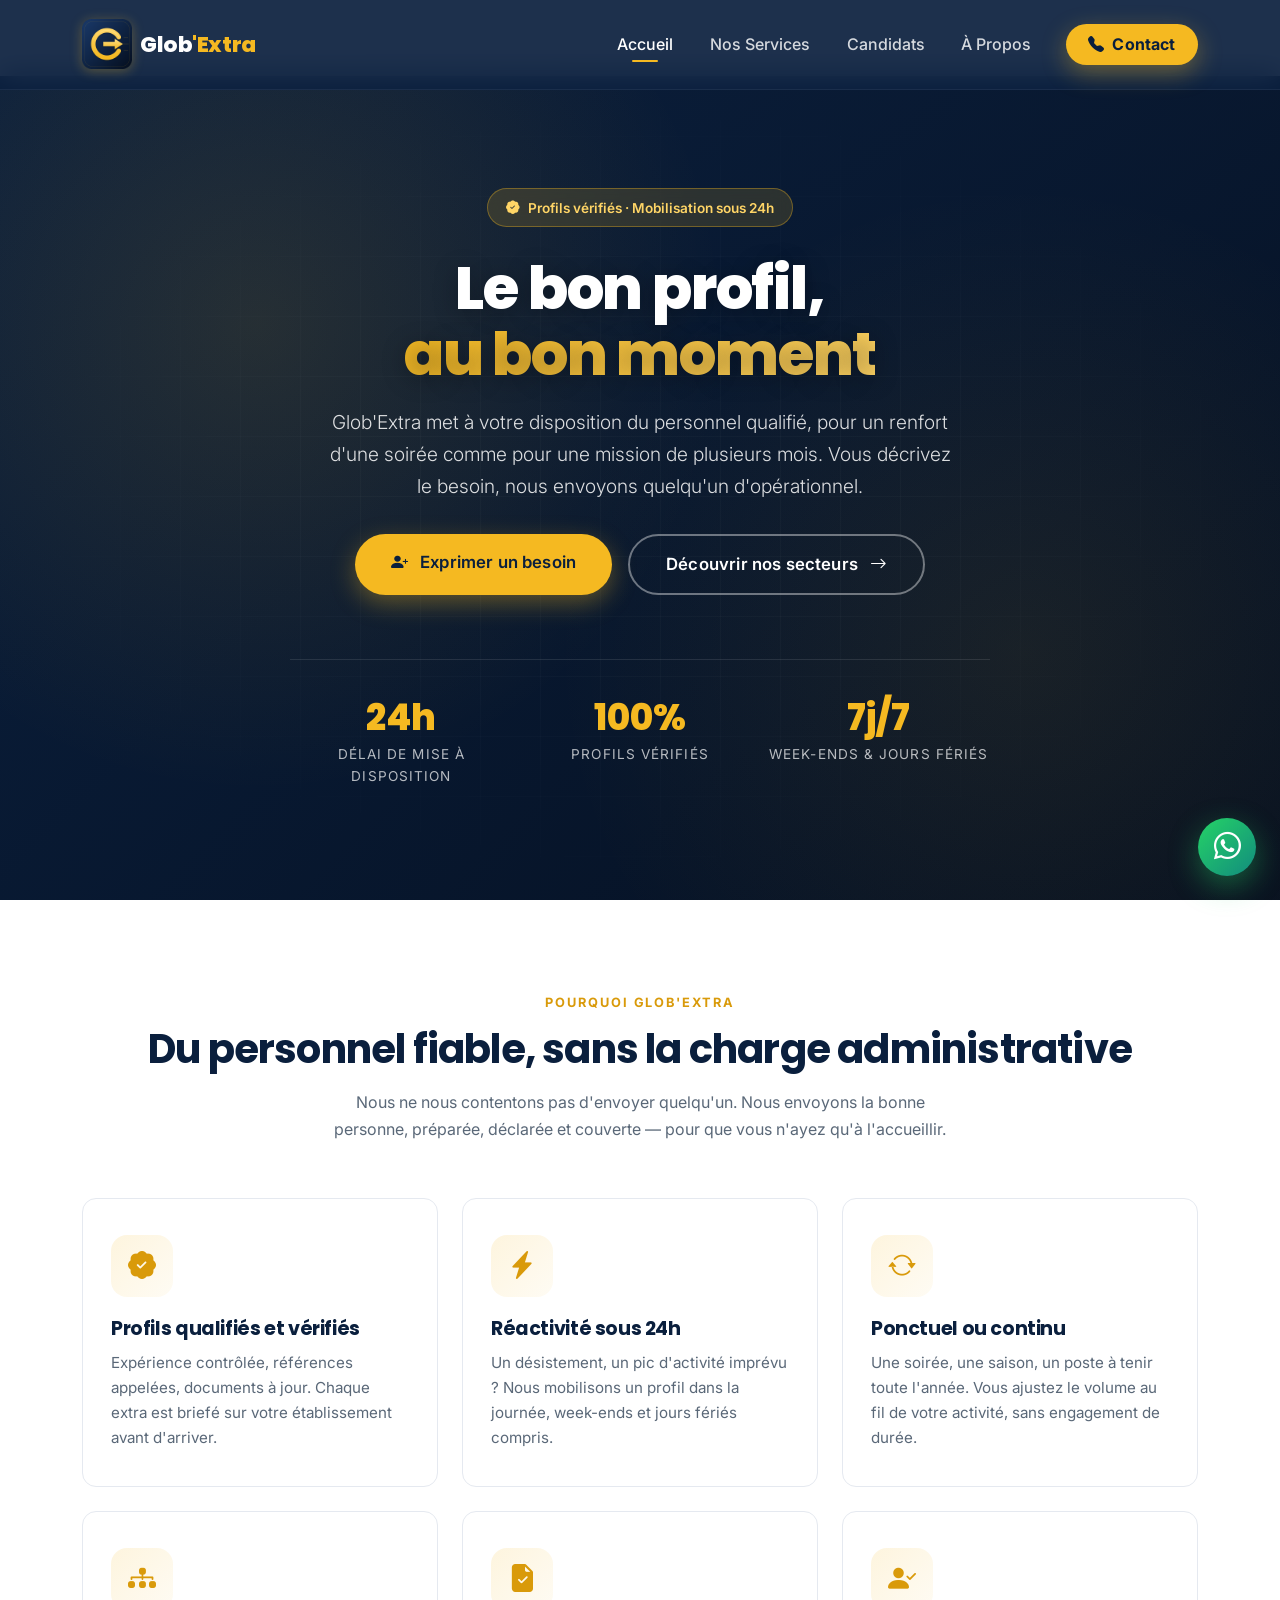
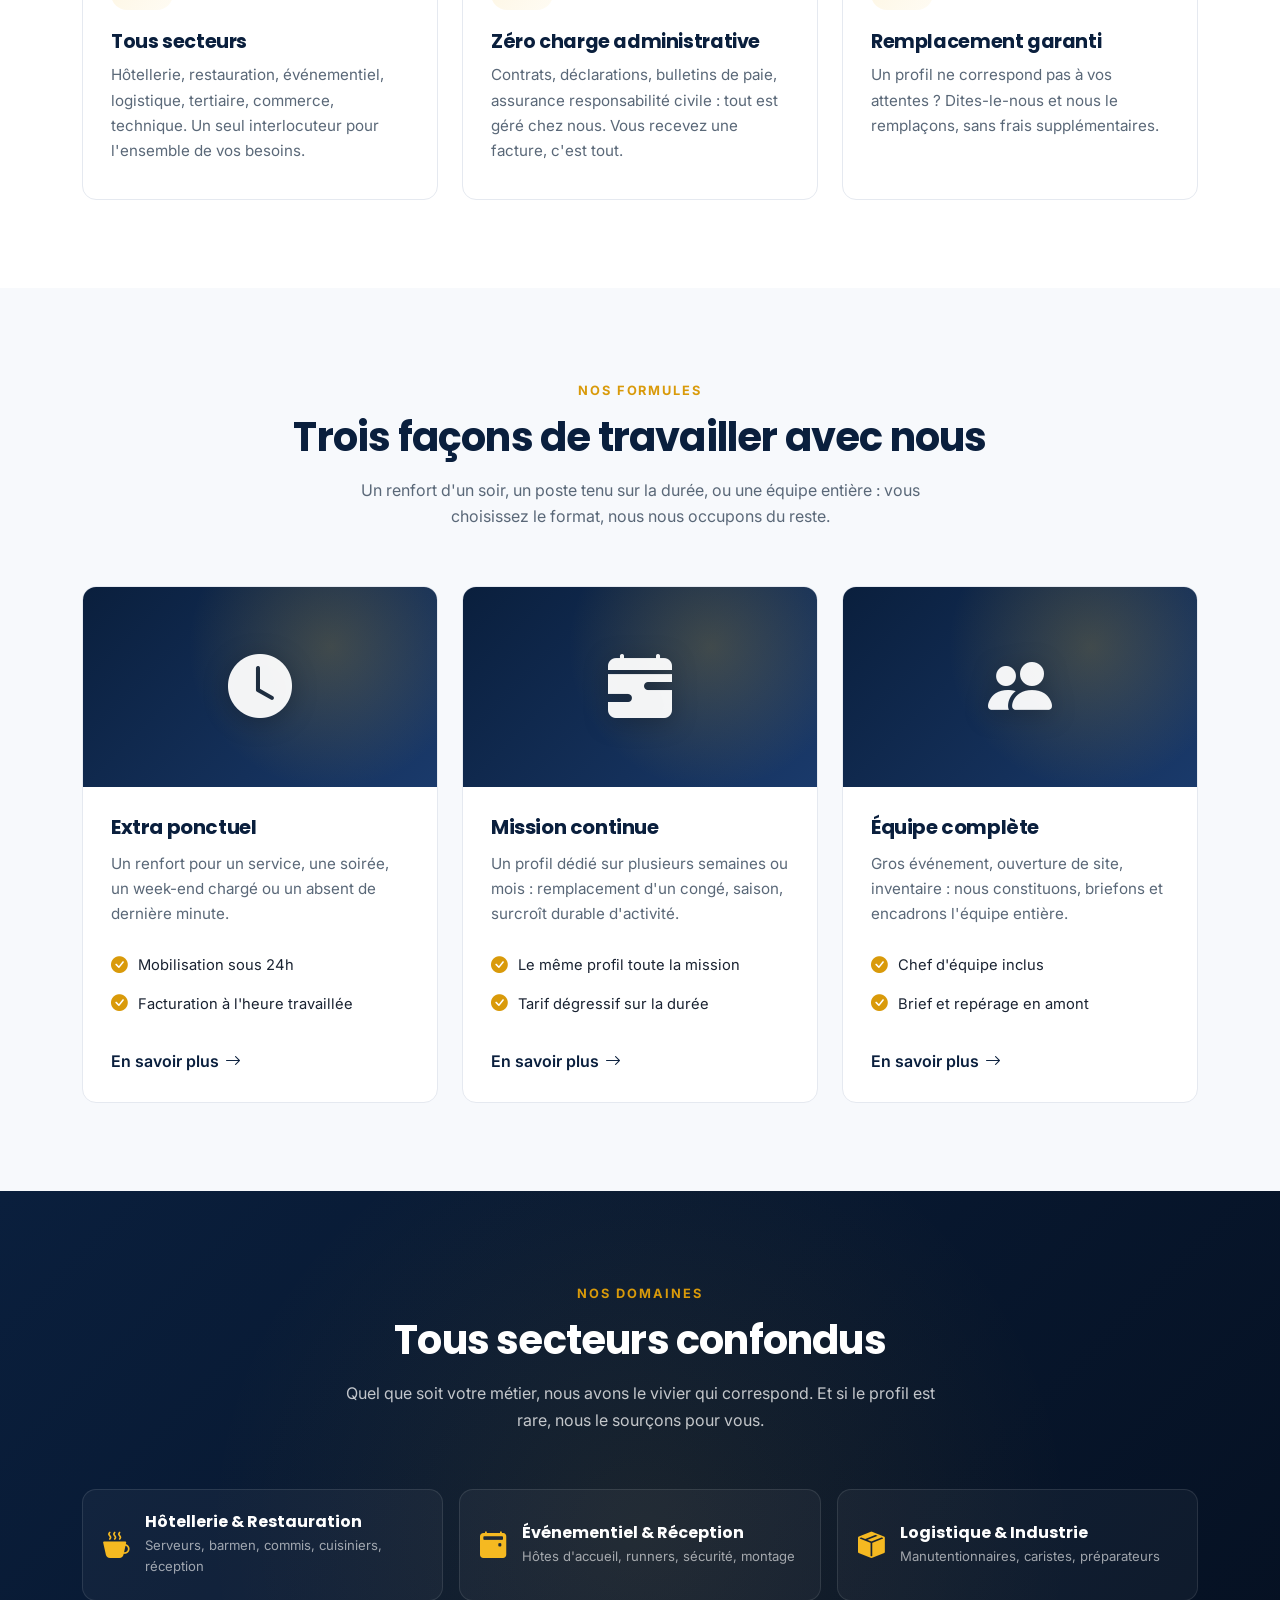
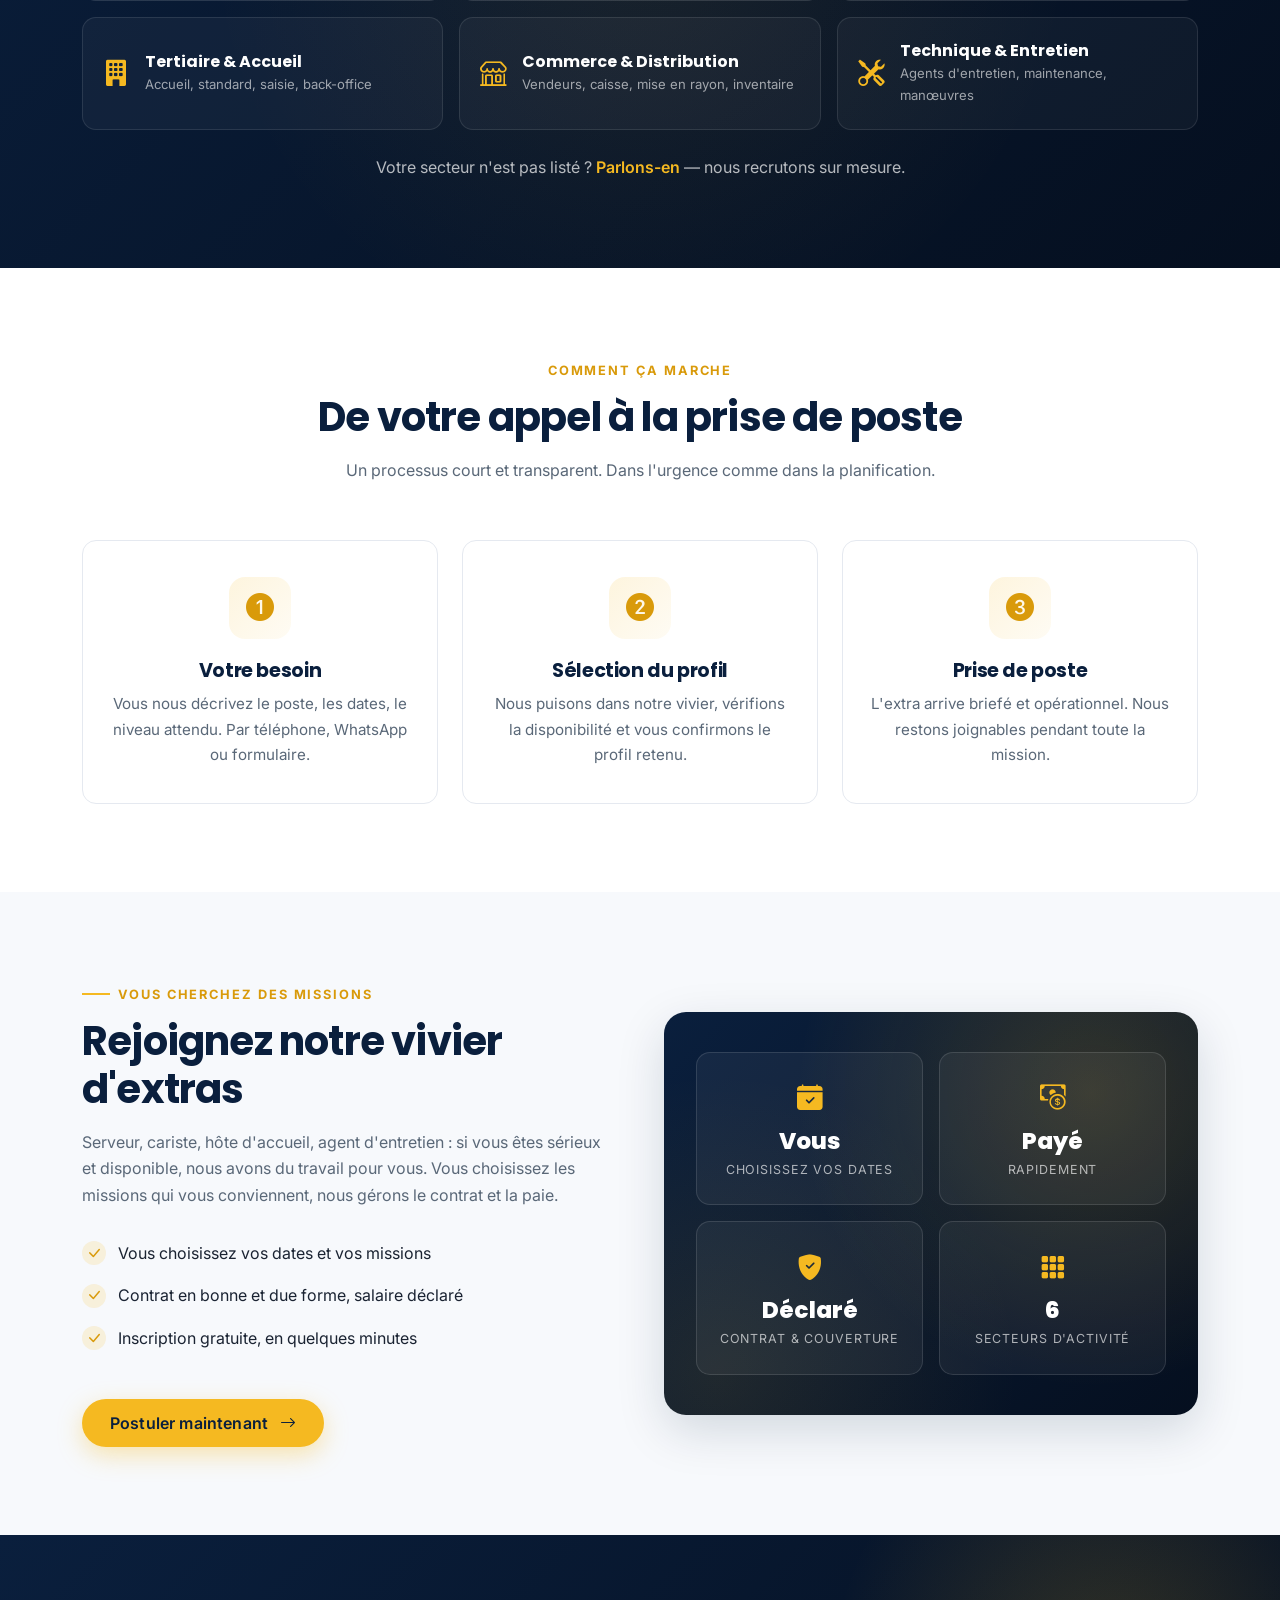
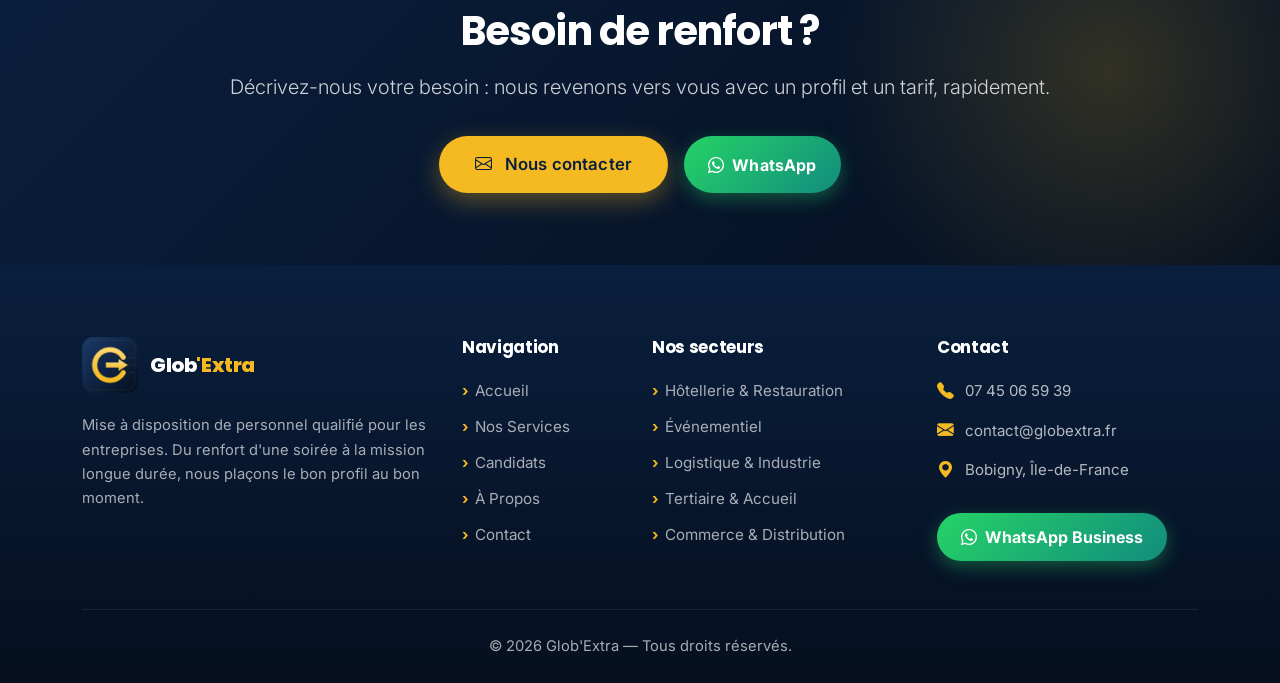
==== index.html @ 1955efe9 "first commit" ====
<!DOCTYPE html>
<html lang="fr">
<head>
    <meta charset="UTF-8">
    <meta name="viewport" content="width=device-width, initial-scale=1">
    <title>Glob'Extra — Mise à disposition de personnel qualifié</title>
    <meta name="description" content="Glob'Extra fournit aux entreprises du personnel qualifié, en extra ponctuel ou en mission continue. Hôtellerie, restauration, événementiel, logistique, tertiaire, commerce. Profils vérifiés, mobilisation sous 24h.">

    <!-- Favicon -->
    <link rel="icon" type="image/png" href="assets/images/logo.png">
    <link rel="apple-touch-icon" href="assets/images/logo.png">

    <!-- Fonts -->
    <link rel="preconnect" href="https://fonts.googleapis.com">
    <link rel="preconnect" href="https://fonts.gstatic.com" crossorigin>
    <link href="https://fonts.googleapis.com/css2?family=Inter:wght@400;500;600;700&family=Poppins:wght@600;700;800&display=swap" rel="stylesheet">

    <!-- Bootstrap CSS -->
    <link href="https://cdn.jsdelivr.net/npm/bootstrap@5.3.3/dist/css/bootstrap.min.css" rel="stylesheet">

    <!-- Bootstrap Icons -->
    <link href="https://cdn.jsdelivr.net/npm/bootstrap-icons@1.11.3/font/bootstrap-icons.css" rel="stylesheet">

    <!-- Custom CSS -->
    <link rel="stylesheet" href="css/style.css">
</head>
<body>

<!-- ============ NAVBAR ============ -->
<nav class="navbar navbar-expand-lg fixed-top" id="mainNav">
    <div class="container">
        <a class="navbar-brand d-flex align-items-center" href="index.html">
            <img src="assets/images/logo.png" alt="Logo" style="height: 50px;" class="me-2">
            <span>Glob<span class="brand-accent">'Extra</span></span>
        </a>

        <button class="navbar-toggler" type="button" data-bs-toggle="collapse" data-bs-target="#navbarNav">
            <i class="bi bi-list text-white fs-2"></i>
        </button>

        <div class="collapse navbar-collapse" id="navbarNav">
            <ul class="navbar-nav ms-auto align-items-lg-center">
                <li class="nav-item"><a class="nav-link active" href="index.html">Accueil</a></li>
                <li class="nav-item"><a class="nav-link" href="services.html">Nos Services</a></li>
                <li class="nav-item"><a class="nav-link" href="candidats.html">Candidats</a></li>
                <li class="nav-item"><a class="nav-link" href="about.html">À Propos</a></li>
                <li class="nav-item ms-lg-3 mt-2 mt-lg-0">
                    <a class="btn btn-accent" href="contact.html">
                        <i class="bi bi-telephone-fill me-1"></i> Contact
                    </a>
                </li>
            </ul>
        </div>
    </div>
</nav>

<!-- ============ HERO ============ -->
<section class="hero">
    <div class="container">
        <div class="reveal">
            <span class="hero-badge">
                <i class="bi bi-patch-check-fill"></i> Profils vérifiés · Mobilisation sous 24h
            </span>
        </div>

        <h1 class="reveal reveal-delay-1">
            Le bon profil,<br>
            <span class="hero-accent">au bon moment</span>
        </h1>

        <p class="lead reveal reveal-delay-2">
            Glob'Extra met à votre disposition du personnel qualifié, pour un renfort
            d'une soirée comme pour une mission de plusieurs mois. Vous décrivez le besoin,
            nous envoyons quelqu'un d'opérationnel.
        </p>

        <div class="hero-actions reveal reveal-delay-3">
            <a href="contact.html" class="btn btn-accent btn-lg">
                <i class="bi bi-person-plus-fill me-2"></i> Exprimer un besoin
            </a>
            <a href="services.html" class="btn btn-outline-light-modern btn-lg">
                Découvrir nos secteurs <i class="bi bi-arrow-right ms-2"></i>
            </a>
        </div>

        <div class="hero-stats reveal reveal-delay-3">
            <div>
                <div class="hero-stat-value">24h</div>
                <div class="hero-stat-label">Délai de mise à disposition</div>
            </div>
            <div>
                <div class="hero-stat-value">100%</div>
                <div class="hero-stat-label">Profils vérifiés</div>
            </div>
            <div>
                <div class="hero-stat-value">7j/7</div>
                <div class="hero-stat-label">Week-ends & jours fériés</div>
            </div>
        </div>
    </div>
</section>

<!-- ============ ENGAGEMENTS ============ -->
<section class="section">
    <div class="container">
        <div class="text-center">
            <span class="section-eyebrow reveal">Pourquoi Glob'Extra</span>
            <h2 class="section-title reveal">Du personnel fiable, sans la charge administrative</h2>
            <p class="section-subtitle reveal">
                Nous ne nous contentons pas d'envoyer quelqu'un. Nous envoyons la bonne personne,
                préparée, déclarée et couverte — pour que vous n'ayez qu'à l'accueillir.
            </p>
        </div>

        <div class="row g-4">
            <div class="col-md-6 col-lg-4 reveal">
                <div class="feature-card">
                    <div class="feature-icon"><i class="bi bi-patch-check-fill"></i></div>
                    <h5>Profils qualifiés et vérifiés</h5>
                    <p>Expérience contrôlée, références appelées, documents à jour. Chaque extra est briefé sur votre établissement avant d'arriver.</p>
                </div>
            </div>

            <div class="col-md-6 col-lg-4 reveal reveal-delay-1">
                <div class="feature-card">
                    <div class="feature-icon"><i class="bi bi-lightning-charge-fill"></i></div>
                    <h5>Réactivité sous 24h</h5>
                    <p>Un désistement, un pic d'activité imprévu ? Nous mobilisons un profil dans la journée, week-ends et jours fériés compris.</p>
                </div>
            </div>

            <div class="col-md-6 col-lg-4 reveal reveal-delay-2">
                <div class="feature-card">
                    <div class="feature-icon"><i class="bi bi-arrow-repeat"></i></div>
                    <h5>Ponctuel ou continu</h5>
                    <p>Une soirée, une saison, un poste à tenir toute l'année. Vous ajustez le volume au fil de votre activité, sans engagement de durée.</p>
                </div>
            </div>

            <div class="col-md-6 col-lg-4 reveal">
                <div class="feature-card">
                    <div class="feature-icon"><i class="bi bi-diagram-3-fill"></i></div>
                    <h5>Tous secteurs</h5>
                    <p>Hôtellerie, restauration, événementiel, logistique, tertiaire, commerce, technique. Un seul interlocuteur pour l'ensemble de vos besoins.</p>
                </div>
            </div>

            <div class="col-md-6 col-lg-4 reveal reveal-delay-1">
                <div class="feature-card">
                    <div class="feature-icon"><i class="bi bi-file-earmark-check-fill"></i></div>
                    <h5>Zéro charge administrative</h5>
                    <p>Contrats, déclarations, bulletins de paie, assurance responsabilité civile : tout est géré chez nous. Vous recevez une facture, c'est tout.</p>
                </div>
            </div>

            <div class="col-md-6 col-lg-4 reveal reveal-delay-2">
                <div class="feature-card">
                    <div class="feature-icon"><i class="bi bi-person-check-fill"></i></div>
                    <h5>Remplacement garanti</h5>
                    <p>Un profil ne correspond pas à vos attentes ? Dites-le-nous et nous le remplaçons, sans frais supplémentaires.</p>
                </div>
            </div>
        </div>
    </div>
</section>

<!-- ============ MODES DE COLLABORATION ============ -->
<section class="section section-soft">
    <div class="container">
        <div class="text-center">
            <span class="section-eyebrow reveal">Nos formules</span>
            <h2 class="section-title reveal">Trois façons de travailler avec nous</h2>
            <p class="section-subtitle reveal">
                Un renfort d'un soir, un poste tenu sur la durée, ou une équipe entière :
                vous choisissez le format, nous nous occupons du reste.
            </p>
        </div>

        <div class="row g-4">
            <div class="col-md-6 col-lg-4 reveal">
                <div class="service-card">
                    <div class="service-card-media">
                        <i class="bi bi-clock-fill"></i>
                    </div>
                    <div class="service-card-body">
                        <h4>Extra ponctuel</h4>
                        <p>Un renfort pour un service, une soirée, un week-end chargé ou un absent de dernière minute.</p>
                        <ul class="service-features">
                            <li><i class="bi bi-check-circle-fill"></i> Mobilisation sous 24h</li>
                            <li><i class="bi bi-check-circle-fill"></i> Facturation à l'heure travaillée</li>
                        </ul>
                        <a href="services.html" class="service-link">
                            En savoir plus <i class="bi bi-arrow-right"></i>
                        </a>
                    </div>
                </div>
            </div>

            <div class="col-md-6 col-lg-4 reveal reveal-delay-1">
                <div class="service-card">
                    <div class="service-card-media">
                        <i class="bi bi-calendar-range-fill"></i>
                    </div>
                    <div class="service-card-body">
                        <h4>Mission continue</h4>
                        <p>Un profil dédié sur plusieurs semaines ou mois : remplacement d'un congé, saison, surcroît durable d'activité.</p>
                        <ul class="service-features">
                            <li><i class="bi bi-check-circle-fill"></i> Le même profil toute la mission</li>
                            <li><i class="bi bi-check-circle-fill"></i> Tarif dégressif sur la durée</li>
                        </ul>
                        <a href="services.html" class="service-link">
                            En savoir plus <i class="bi bi-arrow-right"></i>
                        </a>
                    </div>
                </div>
            </div>

            <div class="col-md-6 col-lg-4 reveal reveal-delay-2">
                <div class="service-card">
                    <div class="service-card-media">
                        <i class="bi bi-people-fill"></i>
                    </div>
                    <div class="service-card-body">
                        <h4>Équipe complète</h4>
                        <p>Gros événement, ouverture de site, inventaire : nous constituons, briefons et encadrons l'équipe entière.</p>
                        <ul class="service-features">
                            <li><i class="bi bi-check-circle-fill"></i> Chef d'équipe inclus</li>
                            <li><i class="bi bi-check-circle-fill"></i> Brief et repérage en amont</li>
                        </ul>
                        <a href="services.html" class="service-link">
                            En savoir plus <i class="bi bi-arrow-right"></i>
                        </a>
                    </div>
                </div>
            </div>
        </div>
    </div>
</section>

<!-- ============ SECTEURS ============ -->
<section class="section section-dark">
    <div class="container">
        <div class="text-center">
            <span class="section-eyebrow reveal">Nos domaines</span>
            <h2 class="section-title reveal">Tous secteurs confondus</h2>
            <p class="section-subtitle reveal" style="color: rgba(255,255,255,0.75);">
                Quel que soit votre métier, nous avons le vivier qui correspond.
                Et si le profil est rare, nous le sourçons pour vous.
            </p>
        </div>

        <div class="row g-3">
            <div class="col-md-6 col-lg-4 reveal">
                <div class="sector-tile">
                    <i class="bi bi-cup-hot-fill"></i>
                    <div>
                        <div class="name">Hôtellerie &amp; Restauration</div>
                        <div class="roles">Serveurs, barmen, commis, cuisiniers, réception</div>
                    </div>
                </div>
            </div>

            <div class="col-md-6 col-lg-4 reveal reveal-delay-1">
                <div class="sector-tile">
                    <i class="bi bi-calendar2-event-fill"></i>
                    <div>
                        <div class="name">Événementiel &amp; Réception</div>
                        <div class="roles">Hôtes d'accueil, runners, sécurité, montage</div>
                    </div>
                </div>
            </div>

            <div class="col-md-6 col-lg-4 reveal reveal-delay-2">
                <div class="sector-tile">
                    <i class="bi bi-box-seam-fill"></i>
                    <div>
                        <div class="name">Logistique &amp; Industrie</div>
                        <div class="roles">Manutentionnaires, caristes, préparateurs</div>
                    </div>
                </div>
            </div>

            <div class="col-md-6 col-lg-4 reveal reveal-delay-3">
                <div class="sector-tile">
                    <i class="bi bi-building-fill"></i>
                    <div>
                        <div class="name">Tertiaire &amp; Accueil</div>
                        <div class="roles">Accueil, standard, saisie, back-office</div>
                    </div>
                </div>
            </div>

            <div class="col-md-6 col-lg-4 reveal reveal-delay-4">
                <div class="sector-tile">
                    <i class="bi bi-shop"></i>
                    <div>
                        <div class="name">Commerce &amp; Distribution</div>
                        <div class="roles">Vendeurs, caisse, mise en rayon, inventaire</div>
                    </div>
                </div>
            </div>

            <div class="col-md-6 col-lg-4 reveal reveal-delay-5">
                <div class="sector-tile">
                    <i class="bi bi-tools"></i>
                    <div>
                        <div class="name">Technique &amp; Entretien</div>
                        <div class="roles">Agents d'entretien, maintenance, manœuvres</div>
                    </div>
                </div>
            </div>
        </div>

        <p class="text-center mt-4 mb-0 reveal" style="color: rgba(255,255,255,0.7);">
            Votre secteur n'est pas listé ?
            <a href="contact.html" style="color: var(--color-accent); font-weight: 600; text-decoration: none;">Parlons-en</a> —
            nous recrutons sur mesure.
        </p>
    </div>
</section>

<!-- ============ PROCESS ============ -->
<section class="section">
    <div class="container">
        <div class="text-center">
            <span class="section-eyebrow reveal">Comment ça marche</span>
            <h2 class="section-title reveal">De votre appel à la prise de poste</h2>
            <p class="section-subtitle reveal">
                Un processus court et transparent. Dans l'urgence comme dans la planification.
            </p>
        </div>

        <div class="row g-4">
            <div class="col-md-4 reveal">
                <div class="feature-card text-center">
                    <div class="feature-icon mx-auto"><i class="bi bi-1-circle-fill"></i></div>
                    <h5>Votre besoin</h5>
                    <p>Vous nous décrivez le poste, les dates, le niveau attendu. Par téléphone, WhatsApp ou formulaire.</p>
                </div>
            </div>
            <div class="col-md-4 reveal reveal-delay-1">
                <div class="feature-card text-center">
                    <div class="feature-icon mx-auto"><i class="bi bi-2-circle-fill"></i></div>
                    <h5>Sélection du profil</h5>
                    <p>Nous puisons dans notre vivier, vérifions la disponibilité et vous confirmons le profil retenu.</p>
                </div>
            </div>
            <div class="col-md-4 reveal reveal-delay-2">
                <div class="feature-card text-center">
                    <div class="feature-icon mx-auto"><i class="bi bi-3-circle-fill"></i></div>
                    <h5>Prise de poste</h5>
                    <p>L'extra arrive briefé et opérationnel. Nous restons joignables pendant toute la mission.</p>
                </div>
            </div>
        </div>
    </div>
</section>

<!-- ============ BANDEAU CANDIDATS ============ -->
<section class="section section-soft">
    <div class="container">
        <div class="row align-items-center g-5">
            <div class="col-lg-6 reveal">
                <span class="section-eyebrow">Vous cherchez des missions</span>
                <h2 class="mb-3">Rejoignez notre vivier d'extras</h2>
                <p>
                    Serveur, cariste, hôte d'accueil, agent d'entretien : si vous êtes sérieux
                    et disponible, nous avons du travail pour vous. Vous choisissez les missions
                    qui vous conviennent, nous gérons le contrat et la paie.
                </p>
                <ul class="about-list">
                    <li>
                        <span class="check"><i class="bi bi-check-lg"></i></span>
                        Vous choisissez vos dates et vos missions
                    </li>
                    <li>
                        <span class="check"><i class="bi bi-check-lg"></i></span>
                        Contrat en bonne et due forme, salaire déclaré
                    </li>
                    <li>
                        <span class="check"><i class="bi bi-check-lg"></i></span>
                        Inscription gratuite, en quelques minutes
                    </li>
                </ul>
                <a href="candidats.html" class="btn btn-accent mt-3">
                    Postuler maintenant <i class="bi bi-arrow-right ms-2"></i>
                </a>
            </div>

            <div class="col-lg-6 reveal reveal-delay-1">
                <div class="about-visual">
                    <div class="about-visual-grid">
                        <div class="about-visual-item">
                            <i class="bi bi-calendar-check-fill"></i>
                            <div class="v">Vous</div>
                            <div class="l">Choisissez vos dates</div>
                        </div>
                        <div class="about-visual-item">
                            <i class="bi bi-cash-coin"></i>
                            <div class="v">Payé</div>
                            <div class="l">Rapidement</div>
                        </div>
                        <div class="about-visual-item">
                            <i class="bi bi-shield-fill-check"></i>
                            <div class="v">Déclaré</div>
                            <div class="l">Contrat & couverture</div>
                        </div>
                        <div class="about-visual-item">
                            <i class="bi bi-grid-3x3-gap-fill"></i>
                            <div class="v">6</div>
                            <div class="l">Secteurs d'activité</div>
                        </div>
                    </div>
                </div>
            </div>
        </div>
    </div>
</section>

<!-- ============ CTA BANNER ============ -->
<section class="cta-banner">
    <div class="container text-center">
        <h2 class="mb-3 reveal">Besoin de renfort ?</h2>
        <p class="lead mb-4 reveal reveal-delay-1">
            Décrivez-nous votre besoin : nous revenons vers vous avec un profil et un tarif, rapidement.
        </p>
        <div class="hero-actions reveal reveal-delay-2">
            <a href="contact.html" class="btn btn-accent btn-lg">
                <i class="bi bi-envelope me-2"></i> Nous contacter
            </a>
            <a href="https://wa.me/33745065939" target="_blank" class="btn btn-whatsapp">
                <i class="bi bi-whatsapp"></i> WhatsApp
            </a>
        </div>
    </div>
</section>

<!-- ============ FOOTER ============ -->
<footer class="site-footer">
    <div class="container">
        <div class="row g-4">
            <div class="col-lg-4 col-md-12">
                <div class="footer-brand">
                    <img src="assets/images/logo.png" alt="Glob'Extra">
                    <span class="name">Glob<span>'Extra</span></span>
                </div>
                <p>Mise à disposition de personnel qualifié pour les entreprises. Du renfort d'une soirée à la mission longue durée, nous plaçons le bon profil au bon moment.</p>
            </div>

            <div class="col-lg-2 col-md-4 col-6">
                <h5>Navigation</h5>
                <ul class="footer-links">
                    <li><a href="index.html">Accueil</a></li>
                    <li><a href="services.html">Nos Services</a></li>
                    <li><a href="candidats.html">Candidats</a></li>
                    <li><a href="about.html">À Propos</a></li>
                    <li><a href="contact.html">Contact</a></li>
                </ul>
            </div>

            <div class="col-lg-3 col-md-4 col-6">
                <h5>Nos secteurs</h5>
                <ul class="footer-links">
                    <li><a href="services.html">Hôtellerie &amp; Restauration</a></li>
                    <li><a href="services.html">Événementiel</a></li>
                    <li><a href="services.html">Logistique &amp; Industrie</a></li>
                    <li><a href="services.html">Tertiaire &amp; Accueil</a></li>
                    <li><a href="services.html">Commerce &amp; Distribution</a></li>
                </ul>
            </div>

            <div class="col-lg-3 col-md-4">
                <h5>Contact</h5>
                <div class="footer-contact-item">
                    <i class="bi bi-telephone-fill"></i>
                    <a href="tel:0745065939">07 45 06 59 39</a>
                </div>
                <div class="footer-contact-item">
                    <i class="bi bi-envelope-fill"></i>
                    <a href="mailto:contact@globextra.fr">contact@globextra.fr</a>
                </div>
                <div class="footer-contact-item">
                    <i class="bi bi-geo-alt-fill"></i>
                    <span>Bobigny, Île-de-France</span>
                </div>
                <a href="https://wa.me/33745065939" target="_blank" class="btn-whatsapp mt-3">
                    <i class="bi bi-whatsapp"></i> WhatsApp Business
                </a>
            </div>
        </div>

        <div class="footer-bottom">
            <p class="mb-0">&copy; 2026 Glob'Extra — Tous droits réservés.</p>
        </div>
    </div>
</footer>

<!-- Floating WhatsApp -->
<a href="https://wa.me/33745065939" target="_blank" class="whatsapp-floating" aria-label="Contactez-nous sur WhatsApp">
    <i class="bi bi-whatsapp"></i>
</a>

<!-- Bootstrap JS -->
<script src="https://cdn.jsdelivr.net/npm/bootstrap@5.3.3/dist/js/bootstrap.bundle.min.js"></script>

<!-- Custom JS -->
<script src="js/script.js"></script>

</body>
</html>
---- css/style.css ----
/* ========================================
   GLOB'EXTRA — Modern Stylesheet
   ======================================== */

:root {
    --color-primary: #0a1f3d;
    --color-primary-dark: #050f1f;
    --color-primary-light: #1a3a6b;
    --color-accent: #f5b921;
    --color-accent-dark: #d99a0a;
    --color-accent-light: #ffd566;
    --color-text: #1a2332;
    --color-text-light: #5a6878;
    --color-bg: #ffffff;
    --color-bg-soft: #f7f9fc;
    --color-border: #e5e9f0;
    --shadow-sm: 0 2px 8px rgba(10, 31, 61, 0.06);
    --shadow-md: 0 8px 24px rgba(10, 31, 61, 0.1);
    --shadow-lg: 0 16px 48px rgba(10, 31, 61, 0.15);
    --shadow-accent: 0 8px 24px rgba(245, 185, 33, 0.35);
    --radius: 14px;
    --radius-lg: 22px;
    --transition: all 0.35s cubic-bezier(0.4, 0, 0.2, 1);
}

/* ----------  RESET / BASE  ---------- */
* { box-sizing: border-box; }

html { scroll-behavior: smooth; }

body {
    font-family: 'Inter', 'Segoe UI', system-ui, -apple-system, sans-serif;
    color: var(--color-text);
    background: var(--color-bg);
    line-height: 1.65;
    -webkit-font-smoothing: antialiased;
    padding-top: 76px;
    overflow-x: hidden;
}

h1, h2, h3, h4, h5, h6 {
    font-family: 'Poppins', 'Inter', sans-serif;
    font-weight: 700;
    color: var(--color-primary);
    letter-spacing: -0.02em;
}

h1 { font-size: clamp(2.25rem, 5vw, 3.75rem); line-height: 1.1; }
h2 { font-size: clamp(1.75rem, 3.5vw, 2.5rem); line-height: 1.2; }
h3 { font-size: clamp(1.4rem, 2.5vw, 1.85rem); }

p { color: var(--color-text-light); }

a { transition: var(--transition); }

::selection { background: var(--color-accent); color: var(--color-primary); }

/* ----------  NAVBAR  ---------- */
.navbar {
    background: rgba(10, 31, 61, 0.92) !important;
    backdrop-filter: saturate(180%) blur(14px);
    -webkit-backdrop-filter: saturate(180%) blur(14px);
    padding: 0.9rem 0;
    transition: var(--transition);
    border-bottom: 1px solid rgba(255, 255, 255, 0.06);
}

.navbar.scrolled {
    background: rgba(5, 15, 31, 0.97) !important;
    padding: 0.6rem 0;
    box-shadow: var(--shadow-md);
}

.navbar-brand {
    font-family: 'Poppins', sans-serif;
    font-weight: 800;
    font-size: 1.35rem;
    color: #ffffff !important;
    letter-spacing: -0.02em;
}

.navbar-brand .brand-accent { color: var(--color-accent); }

.navbar-brand img {
    transition: var(--transition);
    filter: drop-shadow(0 2px 6px rgba(245, 185, 33, 0.3));
}

.navbar-nav .nav-link {
    color: rgba(255, 255, 255, 0.82) !important;
    font-weight: 500;
    padding: 0.5rem 1rem !important;
    margin: 0 0.15rem;
    position: relative;
    transition: var(--transition);
}

.navbar-nav .nav-link::after {
    content: '';
    position: absolute;
    left: 50%;
    bottom: 0.25rem;
    width: 0;
    height: 2px;
    background: var(--color-accent);
    transition: var(--transition);
    transform: translateX(-50%);
    border-radius: 2px;
}

.navbar-nav .nav-link:hover,
.navbar-nav .nav-link.active {
    color: #ffffff !important;
}

.navbar-nav .nav-link:hover::after,
.navbar-nav .nav-link.active::after {
    width: 26px;
}

.navbar .btn-accent {
    background: var(--color-accent);
    color: var(--color-primary);
    font-weight: 700;
    border: none;
    padding: 0.55rem 1.4rem;
    border-radius: 50px;
    transition: var(--transition);
    box-shadow: var(--shadow-accent);
}

.navbar .btn-accent:hover {
    background: var(--color-accent-light);
    transform: translateY(-2px);
    box-shadow: 0 12px 28px rgba(245, 185, 33, 0.45);
}

.navbar-toggler {
    border: none;
    padding: 0.4rem 0.6rem;
}

.navbar-toggler:focus { box-shadow: 0 0 0 2px rgba(245, 185, 33, 0.4); }

/* ----------  BUTTONS  ---------- */
.btn {
    font-weight: 600;
    border-radius: 50px;
    padding: 0.75rem 1.75rem;
    transition: var(--transition);
    letter-spacing: 0.01em;
    border: none;
}

.btn-accent {
    background: var(--color-accent);
    color: var(--color-primary);
    box-shadow: var(--shadow-accent);
}

.btn-accent:hover {
    background: var(--color-accent-light);
    color: var(--color-primary);
    transform: translateY(-2px);
    box-shadow: 0 12px 30px rgba(245, 185, 33, 0.5);
}

.btn-outline-light-modern {
    background: transparent;
    color: #fff;
    border: 2px solid rgba(255, 255, 255, 0.4);
}

.btn-outline-light-modern:hover {
    background: #fff;
    color: var(--color-primary);
    border-color: #fff;
    transform: translateY(-2px);
}

.btn-outline-dark-modern {
    background: transparent;
    color: var(--color-primary);
    border: 2px solid var(--color-primary);
}

.btn-outline-dark-modern:hover {
    background: var(--color-primary);
    color: #fff;
    transform: translateY(-2px);
}

.btn-lg { padding: 1rem 2.25rem; font-size: 1.05rem; }

/* ----------  HERO  ---------- */
.hero {
    min-height: calc(100vh - 76px);
    background:
        linear-gradient(135deg, rgba(10, 31, 61, 0.88) 0%, rgba(5, 15, 31, 0.95) 100%),
        radial-gradient(ellipse at top right, #1a3a6b 0%, #0a1f3d 70%);
    position: relative;
    overflow: hidden;
    display: flex;
    align-items: center;
    color: #fff;
    text-align: center;
    padding: 5rem 0;
}

.hero::before {
    content: '';
    position: absolute;
    inset: 0;
    background-image:
        radial-gradient(circle at 20% 30%, rgba(245, 185, 33, 0.12) 0%, transparent 40%),
        radial-gradient(circle at 80% 70%, rgba(245, 185, 33, 0.08) 0%, transparent 40%);
    pointer-events: none;
}

.hero::after {
    content: '';
    position: absolute;
    inset: 0;
    background-image:
        linear-gradient(rgba(255, 255, 255, 0.025) 1px, transparent 1px),
        linear-gradient(90deg, rgba(255, 255, 255, 0.025) 1px, transparent 1px);
    background-size: 60px 60px;
    pointer-events: none;
    mask-image: radial-gradient(ellipse at center, black 30%, transparent 75%);
    -webkit-mask-image: radial-gradient(ellipse at center, black 30%, transparent 75%);
}

.hero .container {
    position: relative;
    z-index: 3;
}

.hero h1 {
    color: #fff;
    font-weight: 800;
    margin-bottom: 1.25rem;
    text-shadow: 0 4px 24px rgba(0, 0, 0, 0.3);
}

.hero h1 .hero-accent {
    background: linear-gradient(135deg, var(--color-accent) 0%, var(--color-accent-light) 100%);
    -webkit-background-clip: text;
    background-clip: text;
    -webkit-text-fill-color: transparent;
    display: inline-block;
}

.hero .lead {
    font-size: 1.2rem;
    color: rgba(255, 255, 255, 0.85);
    max-width: 640px;
    margin: 0 auto 2rem;
}

.hero-badge {
    display: inline-flex;
    align-items: center;
    gap: 0.5rem;
    background: rgba(245, 185, 33, 0.15);
    border: 1px solid rgba(245, 185, 33, 0.35);
    color: var(--color-accent-light);
    padding: 0.45rem 1.1rem;
    border-radius: 50px;
    font-size: 0.85rem;
    font-weight: 600;
    margin-bottom: 1.75rem;
    backdrop-filter: blur(10px);
}

.hero-actions {
    display: flex;
    gap: 1rem;
    justify-content: center;
    flex-wrap: wrap;
    margin-top: 2rem;
}

.hero-stats {
    display: grid;
    grid-template-columns: repeat(3, 1fr);
    gap: 1rem;
    max-width: 700px;
    margin: 4rem auto 0;
    padding-top: 2.5rem;
    border-top: 1px solid rgba(255, 255, 255, 0.1);
}

.hero-stat-value {
    font-family: 'Poppins', sans-serif;
    font-size: 2.25rem;
    font-weight: 800;
    color: var(--color-accent);
    line-height: 1;
}

.hero-stat-label {
    font-size: 0.85rem;
    color: rgba(255, 255, 255, 0.7);
    text-transform: uppercase;
    letter-spacing: 0.08em;
    margin-top: 0.4rem;
}

/* ----------  PAGE HEADER (sub-pages)  ---------- */
.page-header {
    background:
        linear-gradient(135deg, rgba(10, 31, 61, 0.92) 0%, rgba(5, 15, 31, 0.96) 100%),
        radial-gradient(ellipse at top right, #1a3a6b 0%, #0a1f3d 70%);
    color: #fff;
    text-align: center;
    padding: 5rem 1rem 4rem;
    position: relative;
    overflow: hidden;
}

.page-header::before {
    content: '';
    position: absolute;
    inset: 0;
    background-image:
        radial-gradient(circle at 30% 50%, rgba(245, 185, 33, 0.1) 0%, transparent 40%);
}

.page-header .container { position: relative; z-index: 2; }

.page-header h1 {
    color: #fff;
    margin-bottom: 0.75rem;
}

.page-header .lead {
    color: rgba(255, 255, 255, 0.78);
    max-width: 620px;
    margin: 0 auto;
}

.breadcrumb-nav {
    display: inline-flex;
    align-items: center;
    gap: 0.5rem;
    color: rgba(255, 255, 255, 0.65);
    font-size: 0.9rem;
    margin-bottom: 1.25rem;
}

.breadcrumb-nav a {
    color: rgba(255, 255, 255, 0.65);
    text-decoration: none;
}

.breadcrumb-nav a:hover { color: var(--color-accent); }

.breadcrumb-nav .bi-chevron-right { font-size: 0.7rem; }

/* ----------  SECTIONS  ---------- */
.section {
    padding: 5.5rem 0;
}

.section-soft {
    background: var(--color-bg-soft);
}

.section-dark {
    background: linear-gradient(135deg, var(--color-primary) 0%, var(--color-primary-dark) 100%);
    color: #fff;
    position: relative;
    overflow: hidden;
}

.section-dark::before {
    content: '';
    position: absolute;
    inset: 0;
    background-image: radial-gradient(circle at 50% 50%, rgba(245, 185, 33, 0.08) 0%, transparent 60%);
}

.section-dark .container { position: relative; z-index: 2; }

.section-dark h2 { color: #fff; }
.section-dark p { color: rgba(255, 255, 255, 0.78); }

.section-eyebrow {
    display: inline-block;
    font-size: 0.8rem;
    font-weight: 700;
    text-transform: uppercase;
    letter-spacing: 0.15em;
    color: var(--color-accent-dark);
    margin-bottom: 0.75rem;
    position: relative;
    padding-left: 2.25rem;
}

.section-eyebrow::before {
    content: '';
    position: absolute;
    left: 0;
    top: 50%;
    width: 28px;
    height: 2px;
    background: var(--color-accent);
    transform: translateY(-50%);
}

.section-title {
    margin-bottom: 1rem;
}

.section-subtitle {
    color: var(--color-text-light);
    max-width: 620px;
    margin: 0 auto 3.5rem;
}

.text-center .section-eyebrow { padding-left: 0; }
.text-center .section-eyebrow::before { display: none; }

/* ----------  FEATURE CARDS  ---------- */
.feature-card {
    background: #fff;
    border-radius: var(--radius);
    padding: 2.25rem 1.75rem;
    height: 100%;
    border: 1px solid var(--color-border);
    transition: var(--transition);
    position: relative;
    overflow: hidden;
}

.feature-card::before {
    content: '';
    position: absolute;
    top: 0;
    left: 0;
    width: 100%;
    height: 3px;
    background: linear-gradient(90deg, var(--color-accent) 0%, var(--color-accent-light) 100%);
    transform: scaleX(0);
    transform-origin: left;
    transition: transform 0.45s ease;
}

.feature-card:hover {
    transform: translateY(-6px);
    box-shadow: var(--shadow-md);
    border-color: transparent;
}

.feature-card:hover::before { transform: scaleX(1); }

.feature-icon {
    width: 62px;
    height: 62px;
    border-radius: 16px;
    background: linear-gradient(135deg, rgba(245, 185, 33, 0.15) 0%, rgba(245, 185, 33, 0.05) 100%);
    display: inline-flex;
    align-items: center;
    justify-content: center;
    margin-bottom: 1.25rem;
    font-size: 1.75rem;
    color: var(--color-accent-dark);
    transition: var(--transition);
}

.feature-card:hover .feature-icon {
    background: linear-gradient(135deg, var(--color-accent) 0%, var(--color-accent-dark) 100%);
    color: #fff;
    transform: rotate(-6deg) scale(1.05);
}

.feature-card h5 {
    margin-bottom: 0.6rem;
    font-size: 1.2rem;
}

.feature-card p {
    color: var(--color-text-light);
    font-size: 0.95rem;
    margin-bottom: 0;
}

/* ----------  SERVICE CARDS  ---------- */
.service-card {
    background: #fff;
    border-radius: var(--radius);
    overflow: hidden;
    border: 1px solid var(--color-border);
    height: 100%;
    transition: var(--transition);
    display: flex;
    flex-direction: column;
}

.service-card:hover {
    transform: translateY(-8px);
    box-shadow: var(--shadow-lg);
    border-color: transparent;
}

.service-card-media {
    height: 200px;
    background: linear-gradient(135deg, var(--color-primary) 0%, var(--color-primary-light) 100%);
    position: relative;
    display: flex;
    align-items: center;
    justify-content: center;
    overflow: hidden;
}

.service-card-media::before {
    content: '';
    position: absolute;
    inset: 0;
    background-image:
        radial-gradient(circle at 70% 30%, rgba(245, 185, 33, 0.2) 0%, transparent 50%);
}

.service-card-media i {
    position: relative;
    z-index: 2;
    font-size: 4rem;
    color: rgba(255, 255, 255, 0.95);
    filter: drop-shadow(0 4px 12px rgba(0, 0, 0, 0.25));
    transition: var(--transition);
}

.service-card:hover .service-card-media i {
    transform: scale(1.1) rotate(-4deg);
}

.service-card-body {
    padding: 1.75rem;
    flex: 1;
    display: flex;
    flex-direction: column;
}

.service-card-body h4 {
    font-size: 1.25rem;
    margin-bottom: 0.75rem;
}

.service-card-body p {
    flex: 1;
    margin-bottom: 1.25rem;
    font-size: 0.95rem;
}

.service-features {
    list-style: none;
    padding: 0;
    margin: 0 0 1.5rem;
}

.service-features li {
    padding: 0.35rem 0;
    color: var(--color-text);
    font-size: 0.92rem;
    display: flex;
    align-items: center;
    gap: 0.6rem;
}

.service-features li i {
    color: var(--color-accent-dark);
    font-size: 1.05rem;
}

.service-link {
    display: inline-flex;
    align-items: center;
    gap: 0.4rem;
    color: var(--color-primary);
    font-weight: 600;
    text-decoration: none;
    align-self: flex-start;
}

.service-link:hover {
    color: var(--color-accent-dark);
    gap: 0.7rem;
}

.service-link i { transition: var(--transition); }

/* ----------  ABOUT SECTION  ---------- */
.about-image-wrap {
    position: relative;
    border-radius: var(--radius-lg);
    overflow: hidden;
    box-shadow: var(--shadow-lg);
}

.about-image-wrap img {
    width: 100%;
    height: 100%;
    object-fit: cover;
    display: block;
    transition: transform 0.6s ease;
}

.about-image-wrap:hover img { transform: scale(1.04); }

.about-image-wrap::after {
    content: '';
    position: absolute;
    inset: 0;
    background: linear-gradient(135deg, transparent 60%, rgba(245, 185, 33, 0.15) 100%);
    pointer-events: none;
}

.about-floating-card {
    position: absolute;
    bottom: -28px;
    left: -28px;
    background: #fff;
    padding: 1.25rem 1.5rem;
    border-radius: var(--radius);
    box-shadow: var(--shadow-lg);
    display: flex;
    align-items: center;
    gap: 1rem;
    min-width: 240px;
    z-index: 3;
}

.about-floating-card .icon {
    width: 48px;
    height: 48px;
    border-radius: 12px;
    background: linear-gradient(135deg, var(--color-accent) 0%, var(--color-accent-dark) 100%);
    display: inline-flex;
    align-items: center;
    justify-content: center;
    color: #fff;
    font-size: 1.5rem;
    flex-shrink: 0;
}

.about-floating-card .label {
    font-size: 0.78rem;
    color: var(--color-text-light);
    text-transform: uppercase;
    letter-spacing: 0.06em;
    font-weight: 600;
}

.about-floating-card .value {
    font-family: 'Poppins', sans-serif;
    font-weight: 800;
    color: var(--color-primary);
    font-size: 1.15rem;
    line-height: 1.1;
}

.about-list {
    list-style: none;
    padding: 0;
    margin: 1.5rem 0;
}

.about-list li {
    padding: 0.5rem 0;
    display: flex;
    align-items: center;
    gap: 0.75rem;
    color: var(--color-text);
}

.about-list .check {
    width: 24px;
    height: 24px;
    background: rgba(245, 185, 33, 0.15);
    border-radius: 50%;
    display: inline-flex;
    align-items: center;
    justify-content: center;
    color: var(--color-accent-dark);
    flex-shrink: 0;
}

/* ----------  CTA BANNER  ---------- */
.cta-banner {
    background: linear-gradient(135deg, var(--color-primary) 0%, var(--color-primary-dark) 100%);
    color: #fff;
    padding: 4.5rem 0;
    position: relative;
    overflow: hidden;
}

.cta-banner::before {
    content: '';
    position: absolute;
    top: -50%;
    right: -10%;
    width: 600px;
    height: 600px;
    background: radial-gradient(circle, rgba(245, 185, 33, 0.18) 0%, transparent 65%);
}

.cta-banner .container { position: relative; z-index: 2; }
.cta-banner h2 { color: #fff; }
.cta-banner p { color: rgba(255, 255, 255, 0.8); }

/* ----------  CONTACT  ---------- */
.contact-info-card {
    background: #fff;
    border-radius: var(--radius);
    padding: 2.25rem;
    border: 1px solid var(--color-border);
    height: 100%;
}

.contact-info-item {
    display: flex;
    align-items: flex-start;
    gap: 1rem;
    padding: 1rem 0;
    border-bottom: 1px solid var(--color-border);
}

.contact-info-item:last-of-type { border-bottom: none; }

.contact-info-item .icon-wrap {
    width: 44px;
    height: 44px;
    border-radius: 12px;
    background: linear-gradient(135deg, rgba(245, 185, 33, 0.15) 0%, rgba(245, 185, 33, 0.05) 100%);
    display: inline-flex;
    align-items: center;
    justify-content: center;
    color: var(--color-accent-dark);
    font-size: 1.25rem;
    flex-shrink: 0;
}

.contact-info-item .label {
    font-size: 0.78rem;
    color: var(--color-text-light);
    text-transform: uppercase;
    letter-spacing: 0.06em;
    font-weight: 600;
    margin-bottom: 0.15rem;
}

.contact-info-item .value {
    font-weight: 600;
    color: var(--color-primary);
    text-decoration: none;
    font-size: 1.05rem;
}

.contact-info-item a.value:hover { color: var(--color-accent-dark); }

.contact-form-card {
    background: #fff;
    border-radius: var(--radius);
    padding: 2.5rem;
    border: 1px solid var(--color-border);
    box-shadow: var(--shadow-sm);
}

.form-label {
    font-weight: 600;
    color: var(--color-primary);
    font-size: 0.9rem;
    margin-bottom: 0.4rem;
}

.form-control {
    border: 1.5px solid var(--color-border);
    border-radius: 10px;
    padding: 0.75rem 1rem;
    font-size: 0.95rem;
    transition: var(--transition);
    background: #fff;
}

.form-control:focus {
    border-color: var(--color-accent);
    box-shadow: 0 0 0 4px rgba(245, 185, 33, 0.15);
    background: #fff;
}

.btn-whatsapp {
    background: linear-gradient(135deg, #25d366 0%, #128c7e 100%);
    color: #fff;
    font-weight: 700;
    padding: 0.7rem 1.5rem;
    border-radius: 50px;
    text-decoration: none;
    display: inline-flex;
    align-items: center;
    gap: 0.5rem;
    transition: var(--transition);
    border: none;
    box-shadow: 0 6px 18px rgba(37, 211, 102, 0.35);
}

.btn-whatsapp:hover {
    color: #fff;
    transform: translateY(-2px);
    box-shadow: 0 10px 24px rgba(37, 211, 102, 0.5);
}

/* ----------  TESTIMONIALS  ---------- */
.testimonial-card {
    background: #fff;
    border-radius: var(--radius);
    padding: 2rem;
    height: 100%;
    border: 1px solid var(--color-border);
    transition: var(--transition);
    position: relative;
}

.testimonial-card:hover {
    transform: translateY(-4px);
    box-shadow: var(--shadow-md);
}

.testimonial-quote {
    color: var(--color-accent);
    font-size: 2rem;
    line-height: 1;
    margin-bottom: 0.75rem;
}

.testimonial-text {
    color: var(--color-text);
    font-size: 0.98rem;
    margin-bottom: 1.5rem;
    line-height: 1.7;
}

.testimonial-author {
    display: flex;
    align-items: center;
    gap: 0.85rem;
}

.testimonial-avatar {
    width: 46px;
    height: 46px;
    border-radius: 50%;
    background: linear-gradient(135deg, var(--color-primary) 0%, var(--color-primary-light) 100%);
    color: #fff;
    display: inline-flex;
    align-items: center;
    justify-content: center;
    font-weight: 700;
    font-family: 'Poppins', sans-serif;
}

.testimonial-name {
    font-weight: 700;
    color: var(--color-primary);
    font-size: 0.95rem;
    margin-bottom: 0;
}

.testimonial-role {
    font-size: 0.82rem;
    color: var(--color-text-light);
}

.testimonial-stars {
    color: var(--color-accent);
    font-size: 0.95rem;
    margin-bottom: 0.5rem;
}

/* ----------  STATS  ---------- */
.stats-row {
    display: grid;
    grid-template-columns: repeat(auto-fit, minmax(180px, 1fr));
    gap: 1.5rem;
}

.stat-block {
    text-align: center;
    padding: 1.5rem 1rem;
}

.stat-value {
    font-family: 'Poppins', sans-serif;
    font-size: clamp(2.25rem, 4vw, 3rem);
    font-weight: 800;
    color: var(--color-accent);
    line-height: 1;
}

.stat-label {
    color: rgba(255, 255, 255, 0.8);
    font-size: 0.9rem;
    text-transform: uppercase;
    letter-spacing: 0.08em;
    margin-top: 0.5rem;
    font-weight: 500;
}

/* ----------  FOOTER  ---------- */
.site-footer {
    background: linear-gradient(180deg, #0a1f3d 0%, #050f1f 100%);
    color: rgba(255, 255, 255, 0.75);
    padding: 4.5rem 0 1.5rem;
}

.site-footer h5 {
    color: #fff;
    font-size: 1.05rem;
    margin-bottom: 1.25rem;
    font-weight: 700;
}

.site-footer p { color: rgba(255, 255, 255, 0.65); font-size: 0.92rem; }

.footer-brand {
    display: flex;
    align-items: center;
    gap: 0.75rem;
    margin-bottom: 1.25rem;
}

.footer-brand img { height: 56px; width: auto; }

.footer-brand .name {
    font-family: 'Poppins', sans-serif;
    font-weight: 800;
    color: #fff;
    font-size: 1.25rem;
    letter-spacing: -0.02em;
}

.footer-brand .name span { color: var(--color-accent); }

.footer-links {
    list-style: none;
    padding: 0;
    margin: 0;
}

.footer-links li { margin-bottom: 0.6rem; }

.footer-links a {
    color: rgba(255, 255, 255, 0.65);
    text-decoration: none;
    font-size: 0.95rem;
    display: inline-flex;
    align-items: center;
    gap: 0.4rem;
    transition: var(--transition);
}

.footer-links a::before {
    content: '›';
    color: var(--color-accent);
    font-weight: 700;
    transition: var(--transition);
}

.footer-links a:hover {
    color: #fff;
    transform: translateX(3px);
}

.footer-contact-item {
    display: flex;
    align-items: center;
    gap: 0.7rem;
    margin-bottom: 0.75rem;
    color: rgba(255, 255, 255, 0.7);
    font-size: 0.94rem;
}

.footer-contact-item i {
    color: var(--color-accent);
    font-size: 1.05rem;
}

.footer-contact-item a {
    color: inherit;
    text-decoration: none;
}

.footer-contact-item a:hover { color: var(--color-accent-light); }

.footer-bottom {
    border-top: 1px solid rgba(255, 255, 255, 0.08);
    padding-top: 1.5rem;
    margin-top: 3rem;
    text-align: center;
    font-size: 0.88rem;
    color: rgba(255, 255, 255, 0.55);
}

.footer-bottom .heart { color: var(--color-accent); }

/* ----------  FLOATING WHATSAPP  ---------- */
.whatsapp-floating {
    position: fixed;
    bottom: 24px;
    right: 24px;
    width: 58px;
    height: 58px;
    border-radius: 50%;
    background: linear-gradient(135deg, #25d366 0%, #128c7e 100%);
    color: #fff;
    display: flex;
    align-items: center;
    justify-content: center;
    font-size: 1.7rem;
    box-shadow: 0 10px 30px rgba(37, 211, 102, 0.4);
    z-index: 999;
    text-decoration: none;
    transition: var(--transition);
    animation: pulse 2.4s infinite;
}

.whatsapp-floating:hover {
    color: #fff;
    transform: scale(1.08) rotate(-6deg);
    box-shadow: 0 14px 38px rgba(37, 211, 102, 0.55);
}

@keyframes pulse {
    0%, 100% { box-shadow: 0 10px 30px rgba(37, 211, 102, 0.4), 0 0 0 0 rgba(37, 211, 102, 0.4); }
    50% { box-shadow: 0 10px 30px rgba(37, 211, 102, 0.4), 0 0 0 12px rgba(37, 211, 102, 0); }
}

/* ----------  SECTOR TILES (sur fond sombre)  ---------- */
.sector-tile {
    background: rgba(255, 255, 255, 0.04);
    border: 1px solid rgba(255, 255, 255, 0.1);
    border-radius: var(--radius);
    padding: 1.4rem 1.25rem;
    height: 100%;
    display: flex;
    align-items: center;
    gap: 1rem;
    transition: var(--transition);
}

.sector-tile:hover {
    background: rgba(245, 185, 33, 0.1);
    border-color: rgba(245, 185, 33, 0.4);
    transform: translateY(-4px);
}

.sector-tile i {
    font-size: 1.65rem;
    color: var(--color-accent);
    flex-shrink: 0;
    transition: var(--transition);
}

.sector-tile:hover i { transform: scale(1.1) rotate(-6deg); }

.sector-tile .name {
    font-family: 'Poppins', sans-serif;
    font-weight: 700;
    color: #fff;
    font-size: 1rem;
    line-height: 1.25;
}

.sector-tile .roles {
    font-size: 0.82rem;
    color: rgba(255, 255, 255, 0.6);
    margin-top: 0.15rem;
}

/* ----------  ABOUT VISUAL PANEL  ---------- */
.about-visual {
    background: linear-gradient(135deg, var(--color-primary) 0%, var(--color-primary-dark) 100%);
    border-radius: var(--radius-lg);
    padding: 2.5rem 2rem;
    box-shadow: var(--shadow-lg);
    position: relative;
    overflow: hidden;
}

.about-visual::before {
    content: '';
    position: absolute;
    inset: 0;
    background-image:
        radial-gradient(circle at 80% 20%, rgba(245, 185, 33, 0.18) 0%, transparent 55%),
        radial-gradient(circle at 10% 90%, rgba(245, 185, 33, 0.1) 0%, transparent 50%);
}

.about-visual-grid {
    position: relative;
    z-index: 2;
    display: grid;
    grid-template-columns: repeat(2, 1fr);
    gap: 1rem;
}

.about-visual-item {
    background: rgba(255, 255, 255, 0.05);
    border: 1px solid rgba(255, 255, 255, 0.12);
    border-radius: var(--radius);
    padding: 1.5rem 1rem;
    text-align: center;
    transition: var(--transition);
}

.about-visual-item:hover {
    background: rgba(255, 255, 255, 0.09);
    transform: translateY(-4px);
}

.about-visual-item i {
    font-size: 1.6rem;
    color: var(--color-accent);
    display: block;
    margin-bottom: 0.6rem;
}

.about-visual-item .v {
    font-family: 'Poppins', sans-serif;
    font-weight: 800;
    color: #fff;
    font-size: 1.45rem;
    line-height: 1.1;
}

.about-visual-item .l {
    font-size: 0.78rem;
    color: rgba(255, 255, 255, 0.65);
    text-transform: uppercase;
    letter-spacing: 0.07em;
    margin-top: 0.35rem;
}

/* ----------  REVEAL ANIMATIONS  ---------- */
.reveal {
    opacity: 0;
    transform: translateY(28px);
    transition: opacity 0.7s ease, transform 0.7s ease;
}

.reveal.visible {
    opacity: 1;
    transform: translateY(0);
}

.reveal-delay-1 { transition-delay: 0.1s; }
.reveal-delay-2 { transition-delay: 0.2s; }
.reveal-delay-3 { transition-delay: 0.3s; }
.reveal-delay-4 { transition-delay: 0.4s; }
.reveal-delay-5 { transition-delay: 0.5s; }

/* ----------  RESPONSIVE  ---------- */
@media (max-width: 991.98px) {
    .navbar {
        background: rgba(5, 15, 31, 0.98) !important;
    }

    .navbar-collapse {
        padding-top: 1rem;
        margin-top: 0.5rem;
        border-top: 1px solid rgba(255, 255, 255, 0.08);
    }

    .hero { min-height: auto; padding: 4rem 0; }

    .hero-stats {
        grid-template-columns: repeat(3, 1fr);
        margin-top: 3rem;
        padding-top: 2rem;
    }

    .hero-stat-value { font-size: 1.6rem; }

    .about-floating-card {
        position: static;
        margin: 1.25rem auto 0;
        max-width: 280px;
    }
}

@media (max-width: 576px) {
    body { padding-top: 66px; }
    .section { padding: 4rem 0; }
    .hero-actions .btn { width: 100%; max-width: 280px; }
    .hero-stats { grid-template-columns: 1fr; gap: 1.25rem; }
    .contact-form-card { padding: 1.5rem; }
    .whatsapp-floating { width: 52px; height: 52px; font-size: 1.4rem; }
}
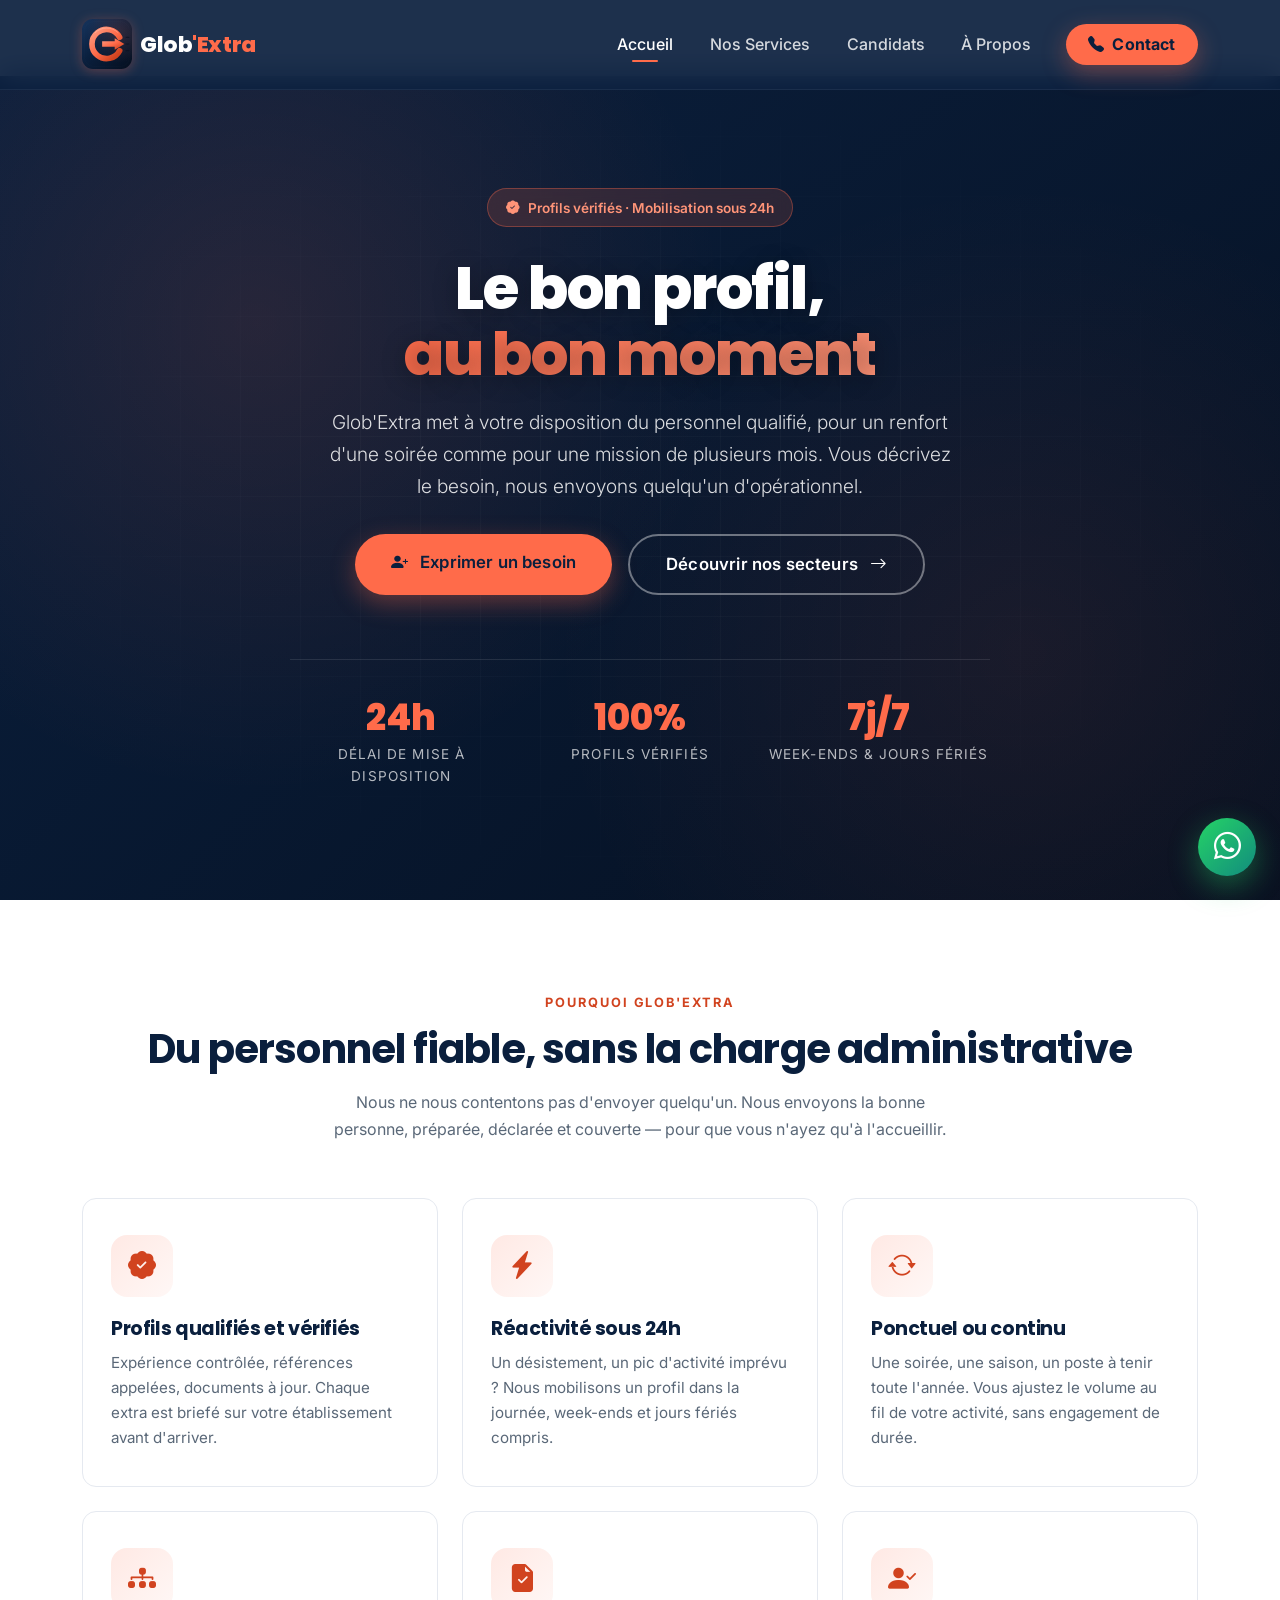
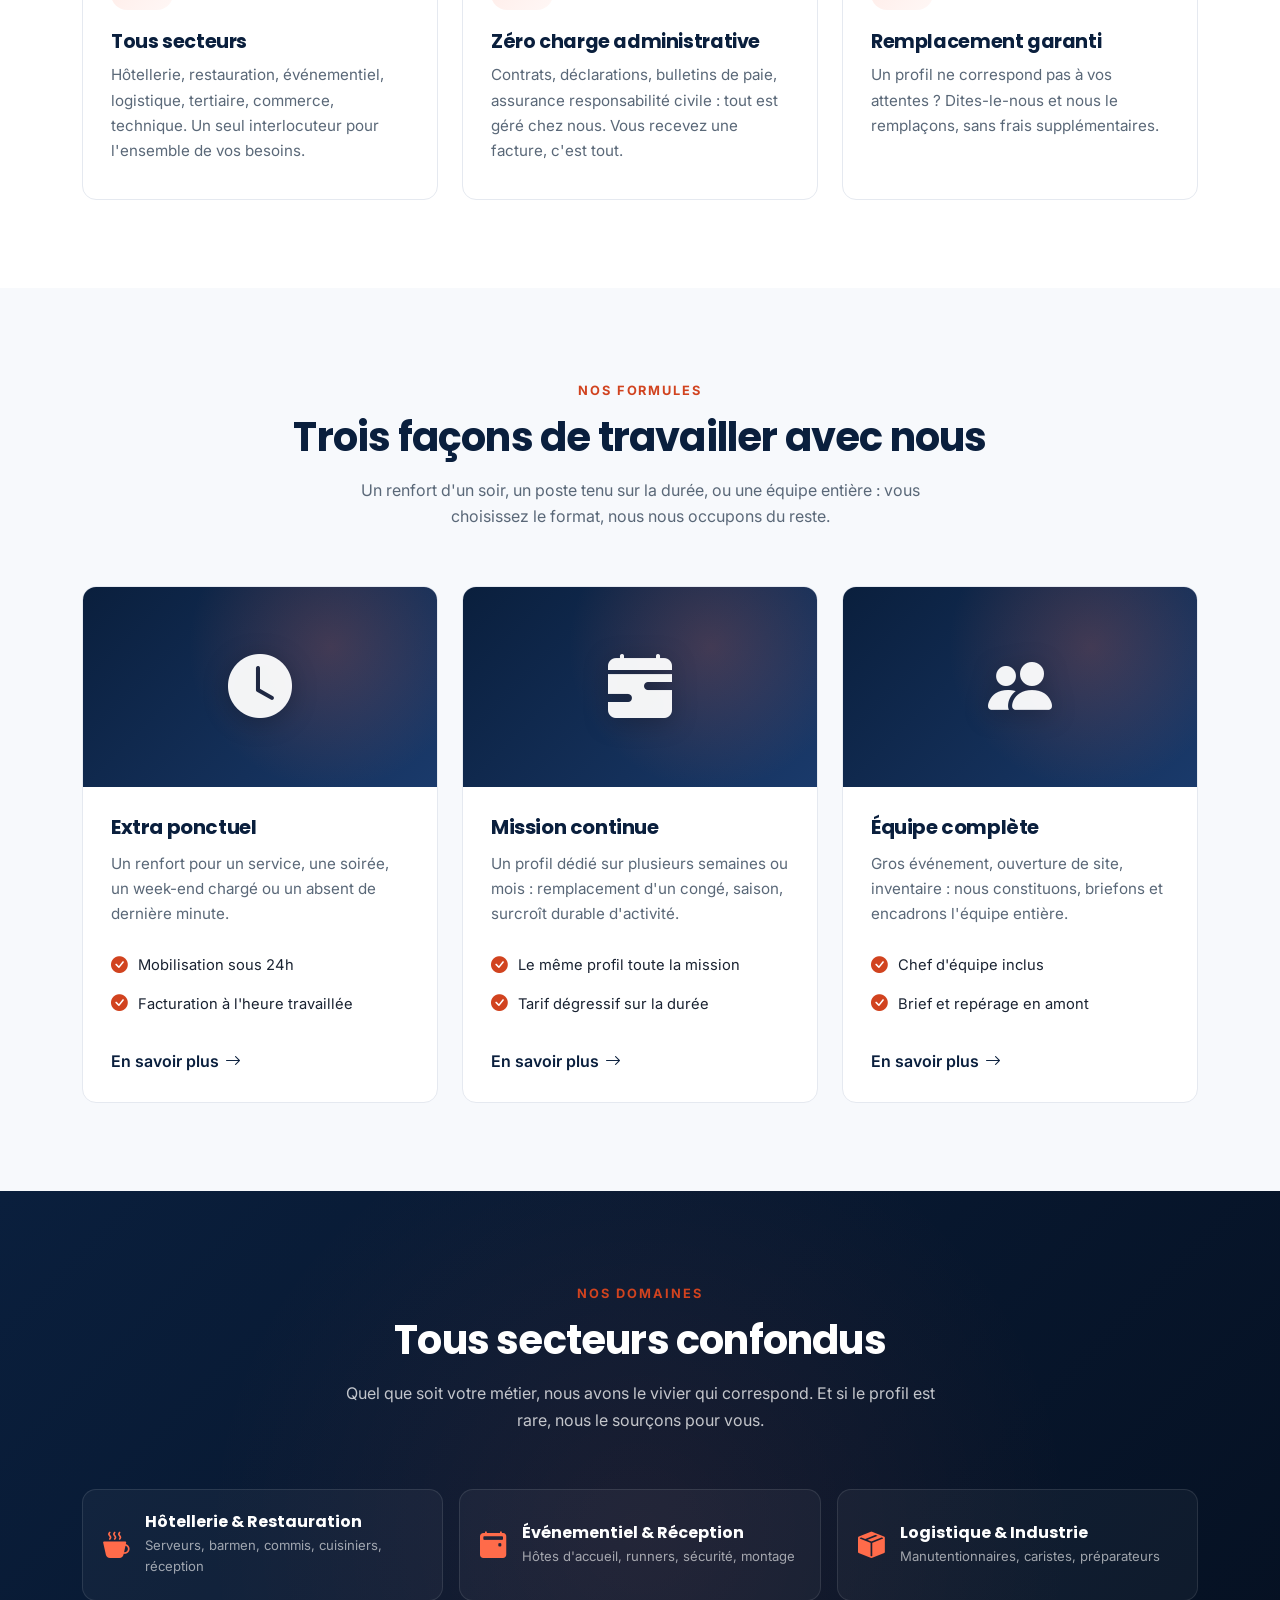
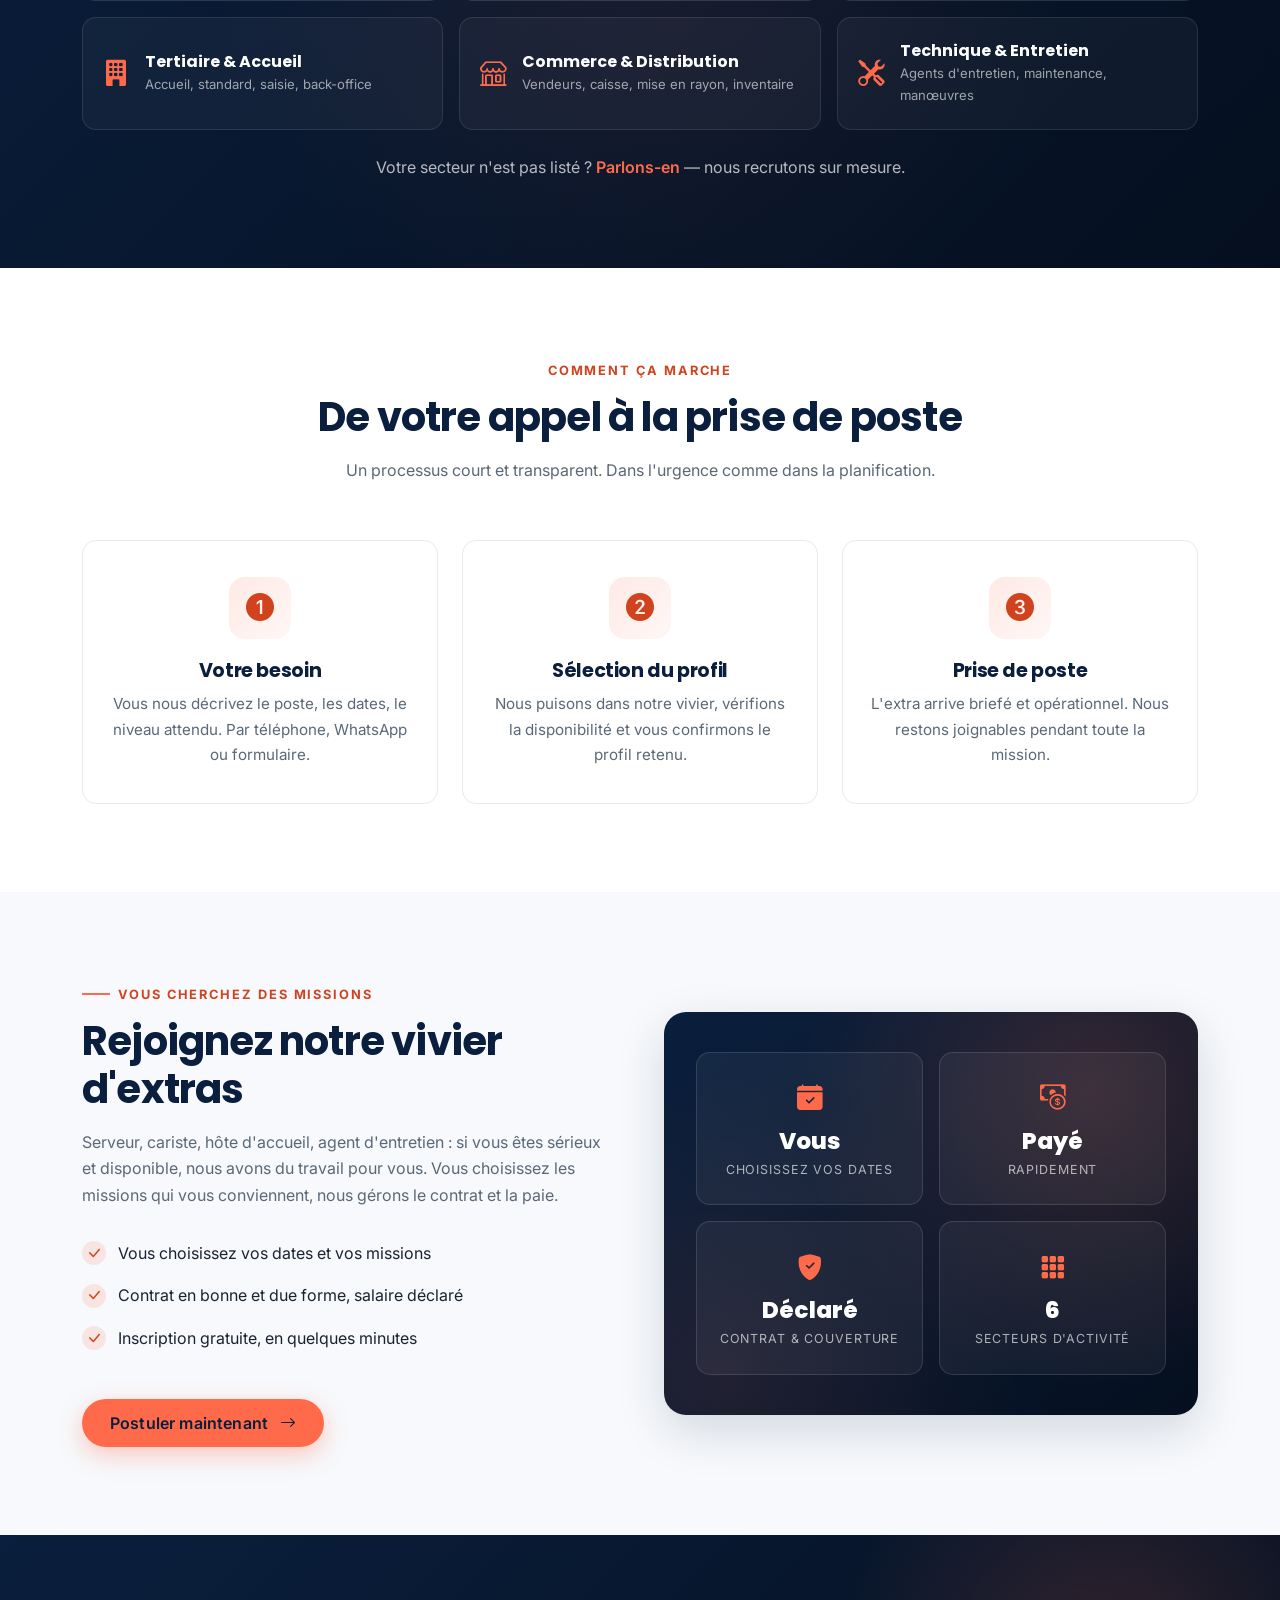
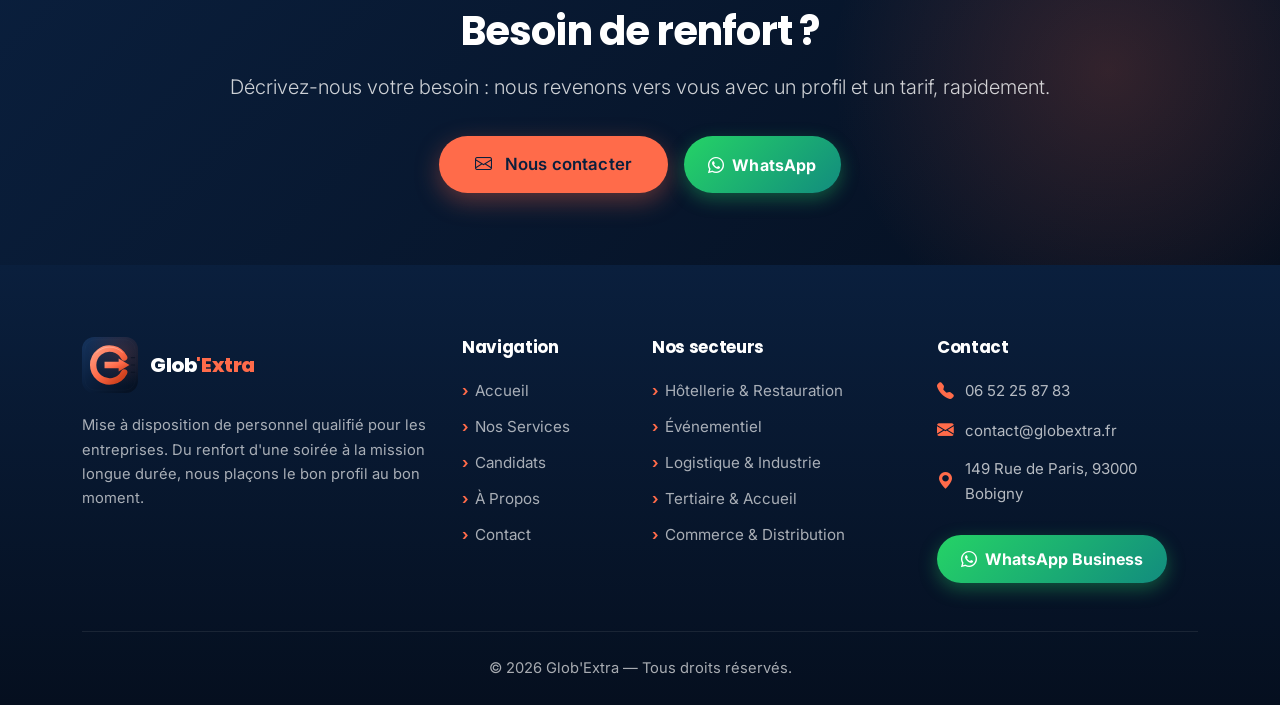
==== commit 0edf9c78: "set design" ====
--- a/index.html
+++ b/index.html
@@ -7,8 +7,8 @@
     <meta name="description" content="Glob'Extra fournit aux entreprises du personnel qualifié, en extra ponctuel ou en mission continue. Hôtellerie, restauration, événementiel, logistique, tertiaire, commerce. Profils vérifiés, mobilisation sous 24h.">
 
     <!-- Favicon -->
-    <link rel="icon" type="image/png" href="assets/images/logo.png">
-    <link rel="apple-touch-icon" href="assets/images/logo.png">
+    <link rel="icon" type="image/svg+xml" href="assets/images/logo.svg">
+    <link rel="apple-touch-icon" href="assets/images/logo.svg">
 
     <!-- Fonts -->
     <link rel="preconnect" href="https://fonts.googleapis.com">
@@ -30,7 +30,7 @@
 <nav class="navbar navbar-expand-lg fixed-top" id="mainNav">
     <div class="container">
         <a class="navbar-brand d-flex align-items-center" href="index.html">
-            <img src="assets/images/logo.png" alt="Logo" style="height: 50px;" class="me-2">
+            <img src="assets/images/logo.svg" alt="Logo" style="height: 50px;" class="me-2">
             <span>Glob<span class="brand-accent">'Extra</span></span>
         </a>
 
@@ -428,7 +428,7 @@
             <a href="contact.html" class="btn btn-accent btn-lg">
                 <i class="bi bi-envelope me-2"></i> Nous contacter
             </a>
-            <a href="https://wa.me/33745065939" target="_blank" class="btn btn-whatsapp">
+            <a href="https://wa.me/33652258783" target="_blank" class="btn btn-whatsapp">
                 <i class="bi bi-whatsapp"></i> WhatsApp
             </a>
         </div>
@@ -441,7 +441,7 @@
         <div class="row g-4">
             <div class="col-lg-4 col-md-12">
                 <div class="footer-brand">
-                    <img src="assets/images/logo.png" alt="Glob'Extra">
+                    <img src="assets/images/logo.svg" alt="Glob'Extra">
                     <span class="name">Glob<span>'Extra</span></span>
                 </div>
                 <p>Mise à disposition de personnel qualifié pour les entreprises. Du renfort d'une soirée à la mission longue durée, nous plaçons le bon profil au bon moment.</p>
@@ -473,7 +473,7 @@
                 <h5>Contact</h5>
                 <div class="footer-contact-item">
                     <i class="bi bi-telephone-fill"></i>
-                    <a href="tel:0745065939">07 45 06 59 39</a>
+                    <a href="tel:0652258783">06 52 25 87 83</a>
                 </div>
                 <div class="footer-contact-item">
                     <i class="bi bi-envelope-fill"></i>
@@ -481,9 +481,9 @@
                 </div>
                 <div class="footer-contact-item">
                     <i class="bi bi-geo-alt-fill"></i>
-                    <span>Bobigny, Île-de-France</span>
-                </div>
-                <a href="https://wa.me/33745065939" target="_blank" class="btn-whatsapp mt-3">
+                    <span>149 Rue de Paris, 93000 Bobigny</span>
+                </div>
+                <a href="https://wa.me/33652258783" target="_blank" class="btn-whatsapp mt-3">
                     <i class="bi bi-whatsapp"></i> WhatsApp Business
                 </a>
             </div>
@@ -496,7 +496,7 @@
 </footer>
 
 <!-- Floating WhatsApp -->
-<a href="https://wa.me/33745065939" target="_blank" class="whatsapp-floating" aria-label="Contactez-nous sur WhatsApp">
+<a href="https://wa.me/33652258783" target="_blank" class="whatsapp-floating" aria-label="Contactez-nous sur WhatsApp">
     <i class="bi bi-whatsapp"></i>
 </a>
 
--- a/css/style.css
+++ b/css/style.css
@@ -6,9 +6,9 @@
     --color-primary: #0a1f3d;
     --color-primary-dark: #050f1f;
     --color-primary-light: #1a3a6b;
-    --color-accent: #f5b921;
-    --color-accent-dark: #d99a0a;
-    --color-accent-light: #ffd566;
+    --color-accent: #ff6b4a;
+    --color-accent-dark: #d1431f;
+    --color-accent-light: #ff9478;
     --color-text: #1a2332;
     --color-text-light: #5a6878;
     --color-bg: #ffffff;
@@ -17,7 +17,7 @@
     --shadow-sm: 0 2px 8px rgba(10, 31, 61, 0.06);
     --shadow-md: 0 8px 24px rgba(10, 31, 61, 0.1);
     --shadow-lg: 0 16px 48px rgba(10, 31, 61, 0.15);
-    --shadow-accent: 0 8px 24px rgba(245, 185, 33, 0.35);
+    --shadow-accent: 0 8px 24px rgba(255, 107, 74, 0.35);
     --radius: 14px;
     --radius-lg: 22px;
     --transition: all 0.35s cubic-bezier(0.4, 0, 0.2, 1);
@@ -83,7 +83,7 @@
 
 .navbar-brand img {
     transition: var(--transition);
-    filter: drop-shadow(0 2px 6px rgba(245, 185, 33, 0.3));
+    filter: drop-shadow(0 2px 6px rgba(255, 107, 74, 0.3));
 }
 
 .navbar-nav .nav-link {
@@ -132,7 +132,7 @@
 .navbar .btn-accent:hover {
     background: var(--color-accent-light);
     transform: translateY(-2px);
-    box-shadow: 0 12px 28px rgba(245, 185, 33, 0.45);
+    box-shadow: 0 12px 28px rgba(255, 107, 74, 0.45);
 }
 
 .navbar-toggler {
@@ -140,7 +140,7 @@
     padding: 0.4rem 0.6rem;
 }
 
-.navbar-toggler:focus { box-shadow: 0 0 0 2px rgba(245, 185, 33, 0.4); }
+.navbar-toggler:focus { box-shadow: 0 0 0 2px rgba(255, 107, 74, 0.4); }
 
 /* ----------  BUTTONS  ---------- */
 .btn {
@@ -162,7 +162,7 @@
     background: var(--color-accent-light);
     color: var(--color-primary);
     transform: translateY(-2px);
-    box-shadow: 0 12px 30px rgba(245, 185, 33, 0.5);
+    box-shadow: 0 12px 30px rgba(255, 107, 74, 0.5);
 }
 
 .btn-outline-light-modern {
@@ -212,8 +212,8 @@
     position: absolute;
     inset: 0;
     background-image:
-        radial-gradient(circle at 20% 30%, rgba(245, 185, 33, 0.12) 0%, transparent 40%),
-        radial-gradient(circle at 80% 70%, rgba(245, 185, 33, 0.08) 0%, transparent 40%);
+        radial-gradient(circle at 20% 30%, rgba(255, 107, 74, 0.12) 0%, transparent 40%),
+        radial-gradient(circle at 80% 70%, rgba(255, 107, 74, 0.08) 0%, transparent 40%);
     pointer-events: none;
 }
 
@@ -261,8 +261,8 @@
     display: inline-flex;
     align-items: center;
     gap: 0.5rem;
-    background: rgba(245, 185, 33, 0.15);
-    border: 1px solid rgba(245, 185, 33, 0.35);
+    background: rgba(255, 107, 74, 0.15);
+    border: 1px solid rgba(255, 107, 74, 0.35);
     color: var(--color-accent-light);
     padding: 0.45rem 1.1rem;
     border-radius: 50px;
@@ -323,7 +323,7 @@
     position: absolute;
     inset: 0;
     background-image:
-        radial-gradient(circle at 30% 50%, rgba(245, 185, 33, 0.1) 0%, transparent 40%);
+        radial-gradient(circle at 30% 50%, rgba(255, 107, 74, 0.1) 0%, transparent 40%);
 }
 
 .page-header .container { position: relative; z-index: 2; }
@@ -377,7 +377,7 @@
     content: '';
     position: absolute;
     inset: 0;
-    background-image: radial-gradient(circle at 50% 50%, rgba(245, 185, 33, 0.08) 0%, transparent 60%);
+    background-image: radial-gradient(circle at 50% 50%, rgba(255, 107, 74, 0.08) 0%, transparent 60%);
 }
 
 .section-dark .container { position: relative; z-index: 2; }
@@ -458,7 +458,7 @@
     width: 62px;
     height: 62px;
     border-radius: 16px;
-    background: linear-gradient(135deg, rgba(245, 185, 33, 0.15) 0%, rgba(245, 185, 33, 0.05) 100%);
+    background: linear-gradient(135deg, rgba(255, 107, 74, 0.15) 0%, rgba(255, 107, 74, 0.05) 100%);
     display: inline-flex;
     align-items: center;
     justify-content: center;
@@ -518,7 +518,7 @@
     position: absolute;
     inset: 0;
     background-image:
-        radial-gradient(circle at 70% 30%, rgba(245, 185, 33, 0.2) 0%, transparent 50%);
+        radial-gradient(circle at 70% 30%, rgba(255, 107, 74, 0.2) 0%, transparent 50%);
 }
 
 .service-card-media i {
@@ -611,7 +611,7 @@
     content: '';
     position: absolute;
     inset: 0;
-    background: linear-gradient(135deg, transparent 60%, rgba(245, 185, 33, 0.15) 100%);
+    background: linear-gradient(135deg, transparent 60%, rgba(255, 107, 74, 0.15) 100%);
     pointer-events: none;
 }
 
@@ -676,7 +676,7 @@
 .about-list .check {
     width: 24px;
     height: 24px;
-    background: rgba(245, 185, 33, 0.15);
+    background: rgba(255, 107, 74, 0.15);
     border-radius: 50%;
     display: inline-flex;
     align-items: center;
@@ -701,7 +701,7 @@
     right: -10%;
     width: 600px;
     height: 600px;
-    background: radial-gradient(circle, rgba(245, 185, 33, 0.18) 0%, transparent 65%);
+    background: radial-gradient(circle, rgba(255, 107, 74, 0.18) 0%, transparent 65%);
 }
 
 .cta-banner .container { position: relative; z-index: 2; }
@@ -731,7 +731,7 @@
     width: 44px;
     height: 44px;
     border-radius: 12px;
-    background: linear-gradient(135deg, rgba(245, 185, 33, 0.15) 0%, rgba(245, 185, 33, 0.05) 100%);
+    background: linear-gradient(135deg, rgba(255, 107, 74, 0.15) 0%, rgba(255, 107, 74, 0.05) 100%);
     display: inline-flex;
     align-items: center;
     justify-content: center;
@@ -784,7 +784,7 @@
 
 .form-control:focus {
     border-color: var(--color-accent);
-    box-shadow: 0 0 0 4px rgba(245, 185, 33, 0.15);
+    box-shadow: 0 0 0 4px rgba(255, 107, 74, 0.15);
     background: #fff;
 }
 
@@ -1048,8 +1048,8 @@
 }
 
 .sector-tile:hover {
-    background: rgba(245, 185, 33, 0.1);
-    border-color: rgba(245, 185, 33, 0.4);
+    background: rgba(255, 107, 74, 0.1);
+    border-color: rgba(255, 107, 74, 0.4);
     transform: translateY(-4px);
 }
 
@@ -1091,8 +1091,8 @@
     position: absolute;
     inset: 0;
     background-image:
-        radial-gradient(circle at 80% 20%, rgba(245, 185, 33, 0.18) 0%, transparent 55%),
-        radial-gradient(circle at 10% 90%, rgba(245, 185, 33, 0.1) 0%, transparent 50%);
+        radial-gradient(circle at 80% 20%, rgba(255, 107, 74, 0.18) 0%, transparent 55%),
+        radial-gradient(circle at 10% 90%, rgba(255, 107, 74, 0.1) 0%, transparent 50%);
 }
 
 .about-visual-grid {
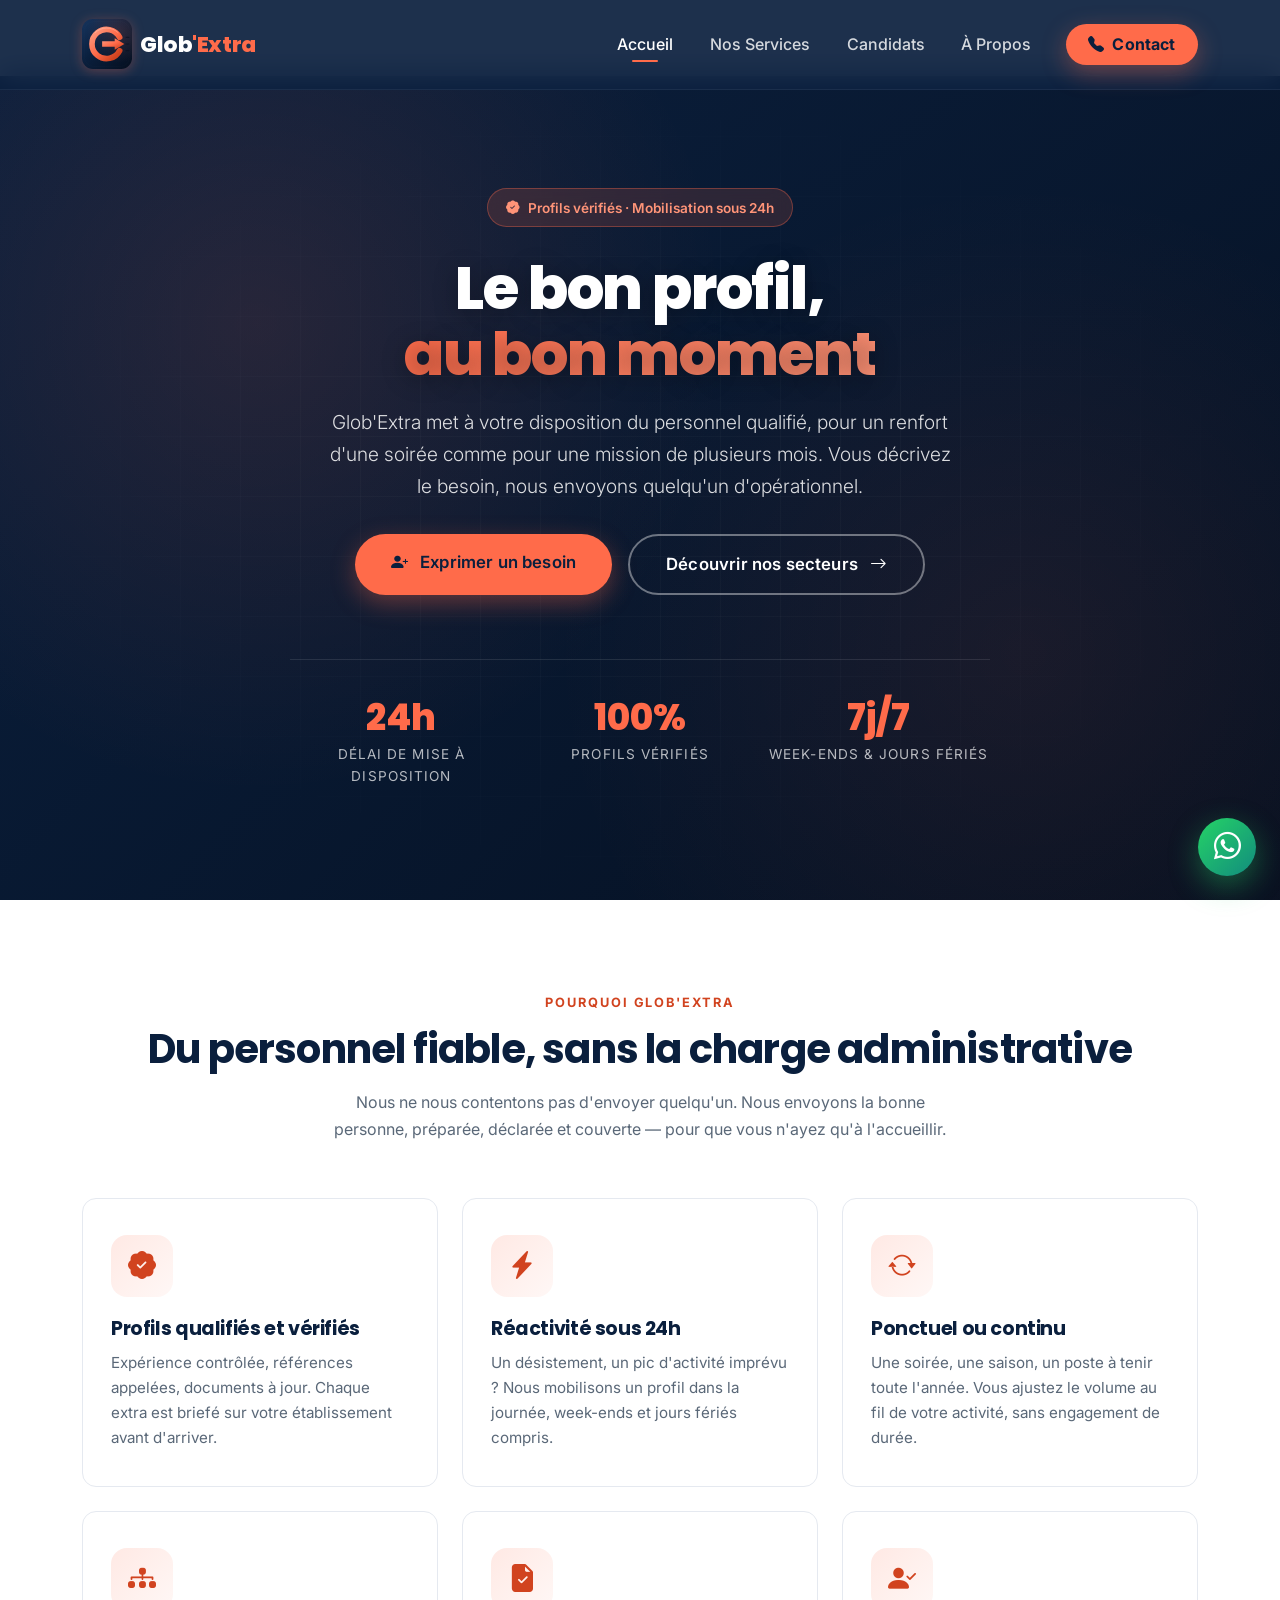
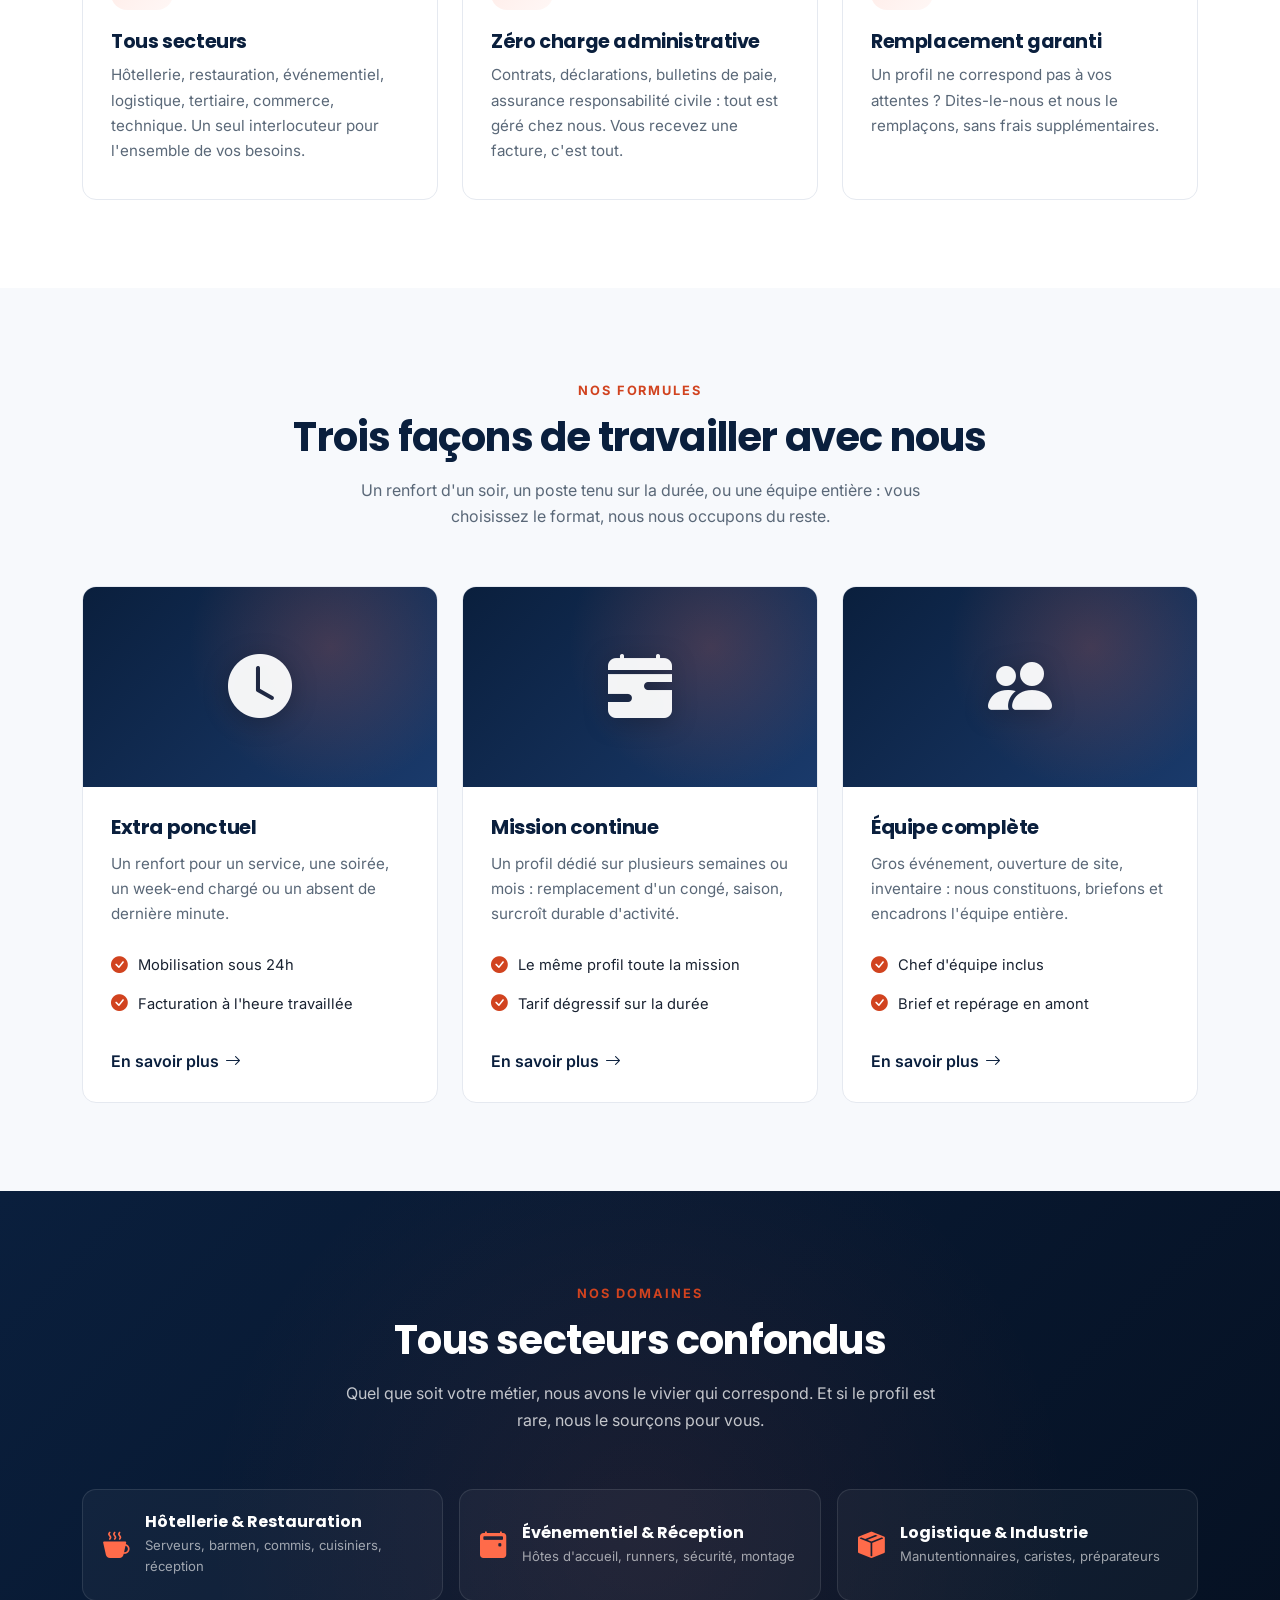
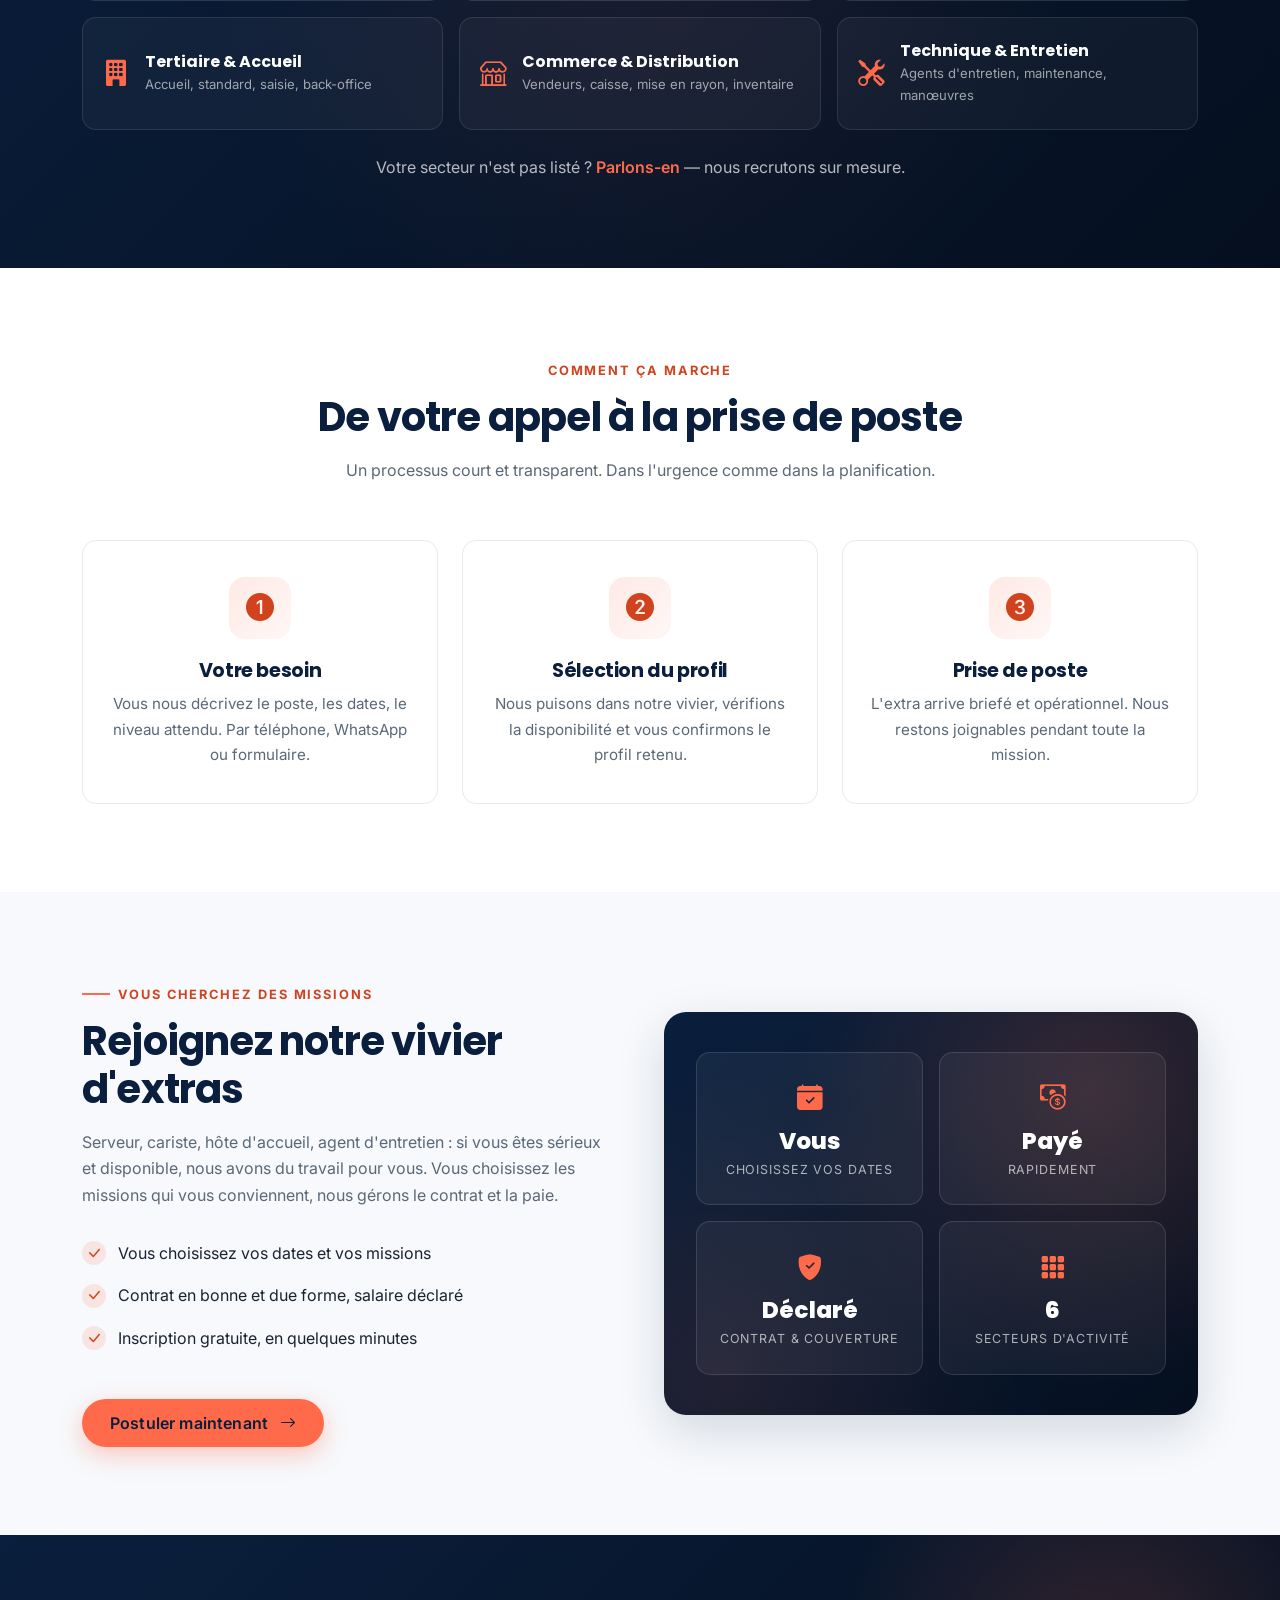
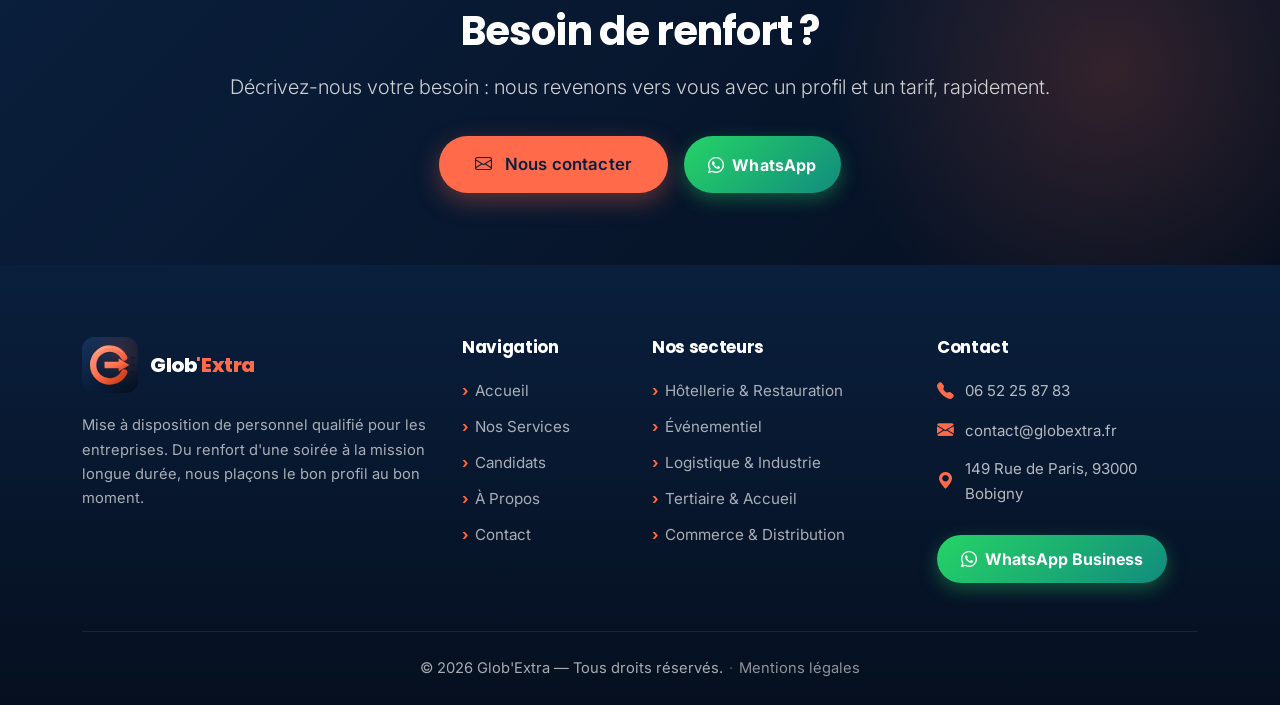
==== commit cf71f434: "adding mention legale's page" ====
--- a/index.html
+++ b/index.html
@@ -490,7 +490,7 @@
         </div>
 
         <div class="footer-bottom">
-            <p class="mb-0">&copy; 2026 Glob'Extra — Tous droits réservés.</p>
+            <p class="mb-0">&copy; 2026 Glob'Extra — Tous droits réservés. <span class="sep">·</span> <a href="mentions-legales.html">Mentions légales</a></p>
         </div>
     </div>
 </footer>
--- a/css/style.css
+++ b/css/style.css
@@ -1002,6 +1002,33 @@
 
 .footer-bottom .heart { color: var(--color-accent); }
 
+.footer-bottom .sep { opacity: 0.45; margin: 0 0.15rem; }
+
+.footer-bottom a {
+    color: rgba(255, 255, 255, 0.55);
+    text-decoration: none;
+}
+
+.footer-bottom a:hover { color: var(--color-accent); }
+
+/* ----------  PAGE LÉGALE  ---------- */
+.legal-body h2 {
+    font-size: 1.35rem;
+    margin-top: 2.5rem;
+    margin-bottom: 0.85rem;
+}
+
+.legal-body h2:first-child { margin-top: 0; }
+
+.legal-body p,
+.legal-body li { color: var(--color-text-light); }
+
+.legal-body ul { padding-left: 1.25rem; }
+
+.legal-body li { margin-bottom: 0.35rem; }
+
+.legal-body a { color: var(--color-accent-dark); }
+
 /* ----------  FLOATING WHATSAPP  ---------- */
 .whatsapp-floating {
     position: fixed;
